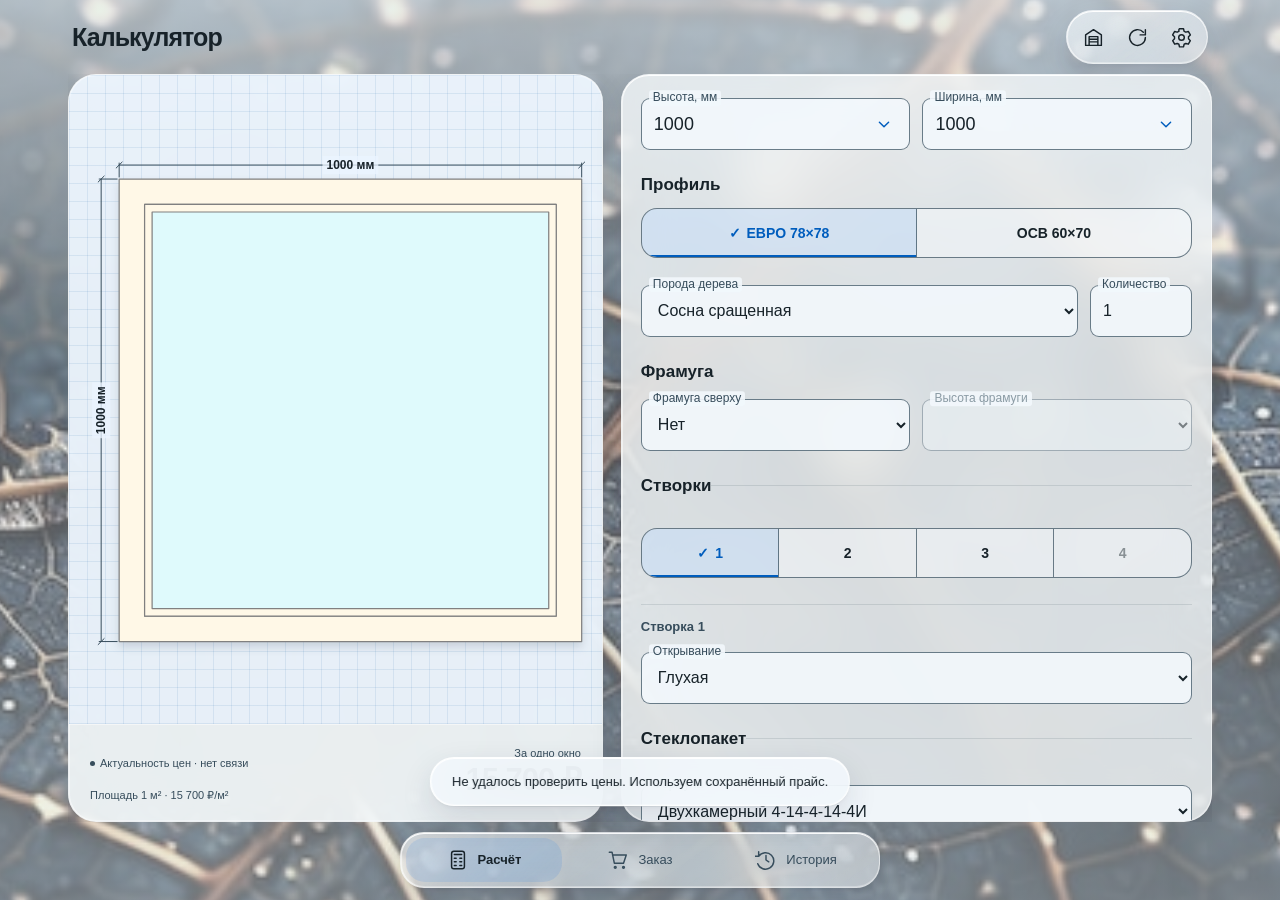
==== calculator.html @ b714c57e "Add files via upload" ====
<!doctype html>
<html lang="ru">
<head>
<meta charset="utf-8">
<meta name="viewport" content="width=device-width,initial-scale=1,viewport-fit=cover">
<meta name="color-scheme" content="light dark">
<meta name="apple-mobile-web-app-capable" content="yes">
<meta name="mobile-web-app-capable" content="yes">
<meta name="apple-mobile-web-app-status-bar-style" content="black-translucent">
<meta name="apple-mobile-web-app-title" content="Склад">
<meta name="theme-color" media="(prefers-color-scheme: dark)" content="#111a24">
<meta name="theme-color" media="(prefers-color-scheme: light)" content="#dce4e7">
<title>СВ Окна · Калькулятор</title>
<link rel="icon" type="image/png" href="img/favicon.png">
<link rel="apple-touch-icon" href="img/apple-touch-icon.png">
<link rel="manifest" href="manifest.webmanifest">
<link rel="stylesheet" href="css/app.css?v=46">
<link rel="stylesheet" href="css/calculator.css?v=1">
<script src="js/theme.js?v=45"></script>
<script src="https://telegram.org/js/telegram-web-app.js"></script>
</head>
<body class="calculator-page">
<div class="scene" aria-hidden="true"><div class="scene-photo"></div><div class="scene-tint"></div></div>
<svg class="icon-library" xmlns="http://www.w3.org/2000/svg" aria-hidden="true"><defs>
<symbol id="icon-calc" viewBox="0 0 24 24"><rect x="5" y="2.5" width="14" height="19" rx="2.5"/><path d="M8 6h8M8 10h2m4 0h2M8 14h2m4 0h2M8 18h2m4 0h2"/></symbol>
<symbol id="icon-cart" viewBox="0 0 24 24"><path d="M2.5 3.5h3l2.5 12h10l3-9H6.2"/><circle cx="9" cy="20" r="1"/><circle cx="18" cy="20" r="1"/></symbol>
<symbol id="icon-history" viewBox="0 0 24 24"><path d="M4 8a9 9 0 1 1-1 8M4 3v5H0M12 7v5l3 2"/></symbol>
<symbol id="icon-settings" viewBox="0 0 24 24"><path d="m9 3 .7-1h4.6l.7 3 2 .9 2.8-.8 2.3 4-2.1 2.1v2.3l2.1 2.1-2.3 4-2.8-.8-2 .9-.7 3H9.7l-.7-3-2-.9-2.8.8-2.3-4L4 13.5v-2.3L1.9 9.1l2.3-4 2.8.8L9 5Z"/><circle cx="12" cy="12" r="3.2"/></symbol>
<symbol id="icon-close" viewBox="0 0 24 24"><path d="m6 6 12 12M6 18 18 6"/></symbol>
<symbol id="icon-document" viewBox="0 0 24 24"><path d="M14 3H6a2 2 0 0 0-2 2v14a2 2 0 0 0 2 2h12a2 2 0 0 0 2-2V9Zm0 0v6h6M8 13h8M8 17h5"/></symbol>
<symbol id="icon-image" viewBox="0 0 24 24"><rect x="3" y="3" width="18" height="18" rx="3"/><circle cx="8" cy="8" r="1.5"/><path d="m4 17 5-5 4 4 3-3 5 5"/></symbol>
<symbol id="icon-refresh" viewBox="0 0 24 24"><path d="M21 12a9 9 0 1 1-2.3-6M21 3v6h-6"/></symbol>
<symbol id="icon-warehouse" viewBox="0 0 24 24"><path d="m3 9 9-6 9 6v12H3ZM7 21V11h10v10M7 14h10M7 17h10"/></symbol>
</defs></svg>
<div class="app-shell">
<header class="appbar calculator-header">
  <div class="brand"><p class="eyebrow">СВ ОКНА</p><h1 id="title" class="brand-title">Калькулятор</h1></div>
  <div class="actions">
    <a href="index.html" class="icon-btn" aria-label="Вернуться на склад" title="На склад"><svg aria-hidden="true"><use href="#icon-warehouse"/></svg></a>
    <button id="refresh-prices" class="icon-btn" type="button" aria-label="Проверить актуальность цен" title="Проверить цены"><svg aria-hidden="true"><use href="#icon-refresh"/></svg></button>
    <button id="settings-toggle" class="icon-btn" type="button" aria-label="Настройки" title="Настройки"><svg aria-hidden="true"><use href="#icon-settings"/></svg></button>
  </div>
</header>
<main id="main-content">
<section id="calc" class="page" aria-label="Калькулятор">
<div id="svc" data-montage="1">
<div class="visual-panel">
  <div class="blueprint" aria-label="Эскиз окна с размерами">
    <div id="svc-draw"></div>
    <svg id="dimension-overlay" class="dimension-overlay" aria-hidden="true" focusable="false"></svg>
  </div>
  <div class="visual-summary">
    <div class="visual-metadata">
      <button id="price-banner" class="price-chip" aria-label="Прайс и обновление цен">Актуальность цен</button>
      <p id="svc-info" class="calculation-info"></p>
    </div>
    <div class="visual-price"><span>За одно окно</span><strong id="svc-one">—</strong></div>
  </div>
</div>
<div id="parameter-scroll" class="parameter-scroll" tabindex="-1">

<form id="calc-form" class="svc__form">
<fieldset class="basic-fields"><legend class="visually-hidden">Размеры окна</legend><div class="svc__row dimension-fields"><div class="dimension-combo"><label><span class="field-label">Высота, мм</span><input id="svc-h" type="number" inputmode="numeric" min="400" max="4200" step="1" value="1000" required></label><button type="button" class="dimension-toggle" data-dimension="svc-h" aria-label="Выбрать высоту из списка" aria-haspopup="dialog" aria-controls="dimension-picker" aria-expanded="false"><svg viewBox="0 0 24 24" aria-hidden="true"><path d="m7 10 5 5 5-5"/></svg></button></div><div class="dimension-combo"><label><span class="field-label">Ширина, мм</span><input id="svc-w" type="number" inputmode="numeric" min="400" max="4200" step="1" value="1000" required></label><button type="button" class="dimension-toggle" data-dimension="svc-w" aria-label="Выбрать ширину из списка" aria-haspopup="dialog" aria-controls="dimension-picker" aria-expanded="false"><svg viewBox="0 0 24 24" aria-hidden="true"><path d="m7 10 5 5 5-5"/></svg></button></div></div></fieldset>
<fieldset class="profile-fields"><legend>Профиль</legend><div id="svc-type" class="svc__seg" role="group" aria-label="Профиль окна"><button type="button" data-v="78">ЕВРО 78×78</button><button type="button" data-v="70">ОСВ 60×70</button></div></fieldset>
<div class="material-row"><label>Порода дерева<select id="svc-material"></select></label><label class="quantity">Количество<input id="svc-q" type="number" inputmode="numeric" min="1" max="99" step="1" value="1" required></label></div>
<div class="configuration-sections"><div class="details-content">
<fieldset><legend>Створки</legend><div id="svc-cfg" class="svc__seg" role="group" aria-label="Количество створок"><button type="button" data-v="1">1</button><button type="button" data-v="2">2</button><button type="button" data-v="3">3</button><button type="button" data-v="4">4</button></div><div id="svc-sashes"></div></fieldset>
<fieldset><legend>Стеклопакет</legend><label>Формула<select id="svc-glass"></select></label><div class="svc__row"><label>Стекло снаружи<select id="svc-gout"></select></label><label>Стекло внутри<select id="svc-gin"></select></label></div></fieldset>
<fieldset><legend>Отделка</legend><div class="svc__row"><label>Цвет внутри<select id="svc-cin"></select></label><label>Цвет снаружи<select id="svc-cout"></select></label></div><label>Цвет ручек<select id="svc-handle"></select></label></fieldset>
</div></div>
</form>
<div class="parameter-summary"><span id="svc-total"></span></div>
<div id="svc-warn" role="status"></div>
<div class="parameter-actions">
  <button id="add" class="primary full"><span>Добавить в заказ</span></button>
  <button id="cancel-edit" class="text-button full" hidden>Отменить редактирование</button>
</div>
</div>
</div>
</section>
<section id="order" class="page" hidden aria-label="Заказ">
<section class="proposal-settings" aria-label="Коммерческое предложение">
  <label>Номер КП<input id="proposal-suffix" type="text" inputmode="text" maxlength="24" autocomplete="off" aria-describedby="proposal-number-hint"></label>
  <output id="proposal-number-preview" class="proposal-number-preview" aria-label="Полный номер коммерческого предложения" aria-live="polite"></output>
  <p id="proposal-number-hint" class="field-help">Префикс — в настройках, дата подставляется автоматически. В поле укажите номер после даты.</p>
</section>
<div class="section-heading"><h2>Изделия</h2><button data-go="calc" class="text-button">Добавить окно</button></div><div id="items" class="items-list"></div>
<p id="order-price-note" class="status-note" hidden></p><button id="reprice" class="outline full" hidden>Пересчитать по актуальным ценам</button>
<details class="configuration customer-details"><summary>Заказчик и доставка<span class="chevron" aria-hidden="true"></span></summary><div class="details-content"><label>Имя или компания<input id="customer" type="text" autocomplete="name" maxlength="120"></label><label>Телефон<input id="contact" type="tel" autocomplete="tel" maxlength="120" placeholder="+7 (495) 798-48-28"></label><label>Адрес доставки<input id="address" type="text" autocomplete="street-address" maxlength="200"></label><label>Комментарий<textarea id="notes" rows="3" maxlength="1000"></textarea></label></div></details>
<section class="estimate"><h2>Смета</h2><div class="svc__row cost-fields"><label>Доставка, ₽<input id="delivery" type="number" inputmode="numeric" min="0" max="99999999" value="0"></label><div class="discount-combo"><label>Скидка на окна, %<input id="discount" type="number" inputmode="decimal" min="-9999.9" max="100" step="0.1" value="0" aria-describedby="discount-help"></label><button id="discount-sign" type="button" class="discount-sign" aria-label="Сменить знак скидки">±</button></div></div><p id="discount-help" class="field-help discount-help">Минус — наценка. Кнопка ± меняет знак.</p><div id="summary"></div><div class="grand"><span>Итого</span><strong id="grand">0 ₽</strong></div><button id="save" class="primary full">Сохранить заказ</button><div class="export-actions"><button id="png" class="outline full"><svg><use href="#icon-image"/></svg>Сохранить PNG</button></div></section>
</section>
<section id="history" class="page" hidden aria-label="История"><div class="section-heading"><h2>Сохранённые заказы</h2><button id="new-order" class="text-button">Новый</button></div><div id="archive"></div></section>
</main>
<nav class="bottom-nav" aria-label="Разделы"><button data-view="calc" aria-current="page"><span class="nav-icon"><svg><use href="#icon-calc"/></svg></span><span>Расчёт</span></button><button data-view="order"><span class="nav-icon"><svg><use href="#icon-cart"/></svg><span id="count" class="count" hidden>0</span></span><span>Заказ</span></button><button data-view="history"><span class="nav-icon"><svg><use href="#icon-history"/></svg></span><span>История</span></button></nav>
</div>
<dialog id="settings" aria-labelledby="settings-title"><div class="dialog-heading"><h2 id="settings-title">Настройки</h2><button id="settings-close" class="icon-button" aria-label="Закрыть настройки"><svg><use href="#icon-close"/></svg></button></div><select id="theme" hidden aria-hidden="true" tabindex="-1"><option value="system">Как в системе</option></select><section class="business-settings" aria-labelledby="business-settings-title">
<h3 id="business-settings-title">Компания и документы</h3>
<label>Название компании<input id="company-name" type="text" maxlength="120" autocomplete="organization"></label>
<label>Адрес компании<textarea id="company-address" rows="2" maxlength="240" autocomplete="street-address"></textarea></label>
<label>Телефон компании<input id="company-phone" type="tel" maxlength="80" autocomplete="tel" placeholder="+7 (495) 798-48-28"></label>
<label>Телефон мессенджеров<input id="messenger-phone" type="tel" maxlength="80" autocomplete="tel" placeholder="+7 (495) 798-48-28" aria-describedby="messenger-phone-hint"></label>
<p id="messenger-phone-hint" class="field-help messenger-help">Отдельный номер для WhatsApp, Telegram и MAX. Он появится в шапке КП.</p>
<label>Префикс номера КП<input id="proposal-prefix" type="text" maxlength="12" value="ВВ" autocomplete="off" aria-describedby="proposal-prefix-hint"></label><p id="proposal-prefix-hint" class="field-help">Префикс применяется к новым коммерческим предложениям.</p>
<div class="checkbox-field"><input id="show-logo" type="checkbox" checked><label for="show-logo">Показывать логотип в КП</label></div>
<p class="field-help">Реквизиты компании и логотип используются при сохранении сметы в PNG.</p>
</section><section class="price-settings"><h3 id="price-status">Актуальность цен</h3><p id="price-time">Для проверки актуальности цен нужен интернет.</p><button id="check-prices" class="primary full">Проверить цены</button></section></dialog>
<dialog id="dimension-picker" class="dimension-picker" aria-labelledby="dimension-picker-title" aria-describedby="dimension-picker-note">
  <div class="dimension-picker-heading"><h2 id="dimension-picker-title">Размер окна, мм</h2><button id="dimension-picker-close" class="icon-button" type="button" aria-label="Закрыть список размеров"><svg aria-hidden="true"><use href="#icon-close"/></svg></button></div>
  <p id="dimension-picker-note" class="field-help">Значения с шагом 50 мм. Любой другой размер можно ввести в поле.</p>
  <div id="dimension-options" class="dimension-options" role="listbox" tabindex="0" aria-labelledby="dimension-picker-title"></div>
</dialog>
<div id="notice" role="status" hidden></div>
<script src="js/calculator/prices.js"></script>
<script src="js/calculator/price-data.js"></script>
<script src="js/calculator/colors.js"></script>
<script src="js/calculator/engine.js"></script>
<script src="js/calculator/ui.js"></script>
<script src="js/calculator/dimension-inputs.js"></script>
<script src="js/calculator/brand-assets.js"></script>
<script src="js/calculator/messenger-assets.js"></script>
<script src="js/calculator/proposal-drawing.js"></script>
<script src="js/calculator/vendor/html2canvas.min.js"></script>
<script src="js/calculator/export-png.js"></script>
<script src="js/calculator/browser-adapter.js"></script>
<script src="js/calculator/app.js"></script>
</body>
</html>
---- css/app.css ----
/* A single adaptive glass material. Safari and Home Screen web apps. */
:root {
 color-scheme:light; --font:-apple-system,BlinkMacSystemFont,'Helvetica Neue',Arial,sans-serif;
 --ink:#172229; --mute:#374d5c; --accent:#005dbd; --yes:#17633f; --no:#86434b; --base:#dce4e7;
 --glass:rgba(248,252,255,.46); --content:rgba(247,251,253,.77); --panel:rgba(242,248,252,.9);
 --edge:rgba(255,255,255,.87); --soft-edge:rgba(255,255,255,.48); --separator:rgba(41,65,81,.13); --active:rgba(0,106,231,.11);
 --shadow:0 12px 32px #1525371f,0 2px 5px #1525370a;
 --rim:inset 0 1px 0 #fffffff5,inset 1px 0 0 #ffffff80,inset 0 -1px 0 #ffffff4d;
 --photo-filter:saturate(.63) brightness(1.03);
 --wash:linear-gradient(180deg,rgba(225,235,242,.75),rgba(225,235,242,.35) 42%,rgba(218,229,237,.5));
 --safe-top:env(safe-area-inset-top,0px); --safe-bottom:env(safe-area-inset-bottom,0px); --viewport-gap:0px; --app-height:100vh; --spring:cubic-bezier(.2,.8,.2,1);
}
@supports(height:100dvh){:root{--app-height:100dvh}}
/* Installed iOS apps can report dvh shorter than the full display by the
   status-bar height. Use the full viewport only in installed mode. */
@media(display-mode:standalone){:root{--app-height:100vh}}
:root[data-display=standalone]{--app-height:100vh}
@supports(height:100lvh){
 @media(display-mode:standalone){:root{--app-height:100lvh}}
 :root[data-display=standalone]{--app-height:100lvh}
}
:root[data-scheme=dark] {
 color-scheme:dark; --ink:#f4f7fb; --mute:#bdc9d3; --accent:#8ec5ff; --yes:#96e4b8; --no:#f3acb7; --base:#111a24;
 --glass:rgba(64,77,94,.4); --content:rgba(25,36,50,.79); --panel:rgba(30,42,57,.94);
 --edge:rgba(239,248,255,.38); --soft-edge:rgba(239,248,255,.19); --separator:rgba(214,232,249,.13); --active:rgba(112,181,255,.16);
 --shadow:0 12px 32px #00050e42,0 2px 5px #00050e24;
 --rim:inset 0 1px 0 #ffffff52,inset 1px 0 0 #ffffff1a,inset 0 -1px 0 #ffffff0f;
 --photo-filter:saturate(.6) brightness(.67);
 --wash:linear-gradient(180deg,rgba(9,20,36,.68),rgba(9,20,36,.25) 45%,rgba(9,20,36,.6));
}
*{box-sizing:border-box;-webkit-tap-highlight-color:transparent}
html,body{height:var(--app-height);margin:0;overflow:hidden}
html{background:var(--base)}
body{display:flex;flex-direction:column;isolation:isolate;overscroll-behavior:none;font-family:var(--font);color:var(--ink);-webkit-font-smoothing:antialiased}
button{font:inherit;color:inherit;cursor:pointer;touch-action:manipulation;-webkit-user-select:none;user-select:none}
button:disabled{opacity:.45;cursor:default}
button:focus-visible{outline:3px solid var(--accent);outline-offset:3px}
.hidden{display:none!important}
.scene{position:fixed;top:0;right:0;left:0;height:var(--app-height);z-index:-1;overflow:hidden;pointer-events:none;background:var(--base)}
.scene-photo{position:absolute;inset:-10px;background:url('../img/bg_windows.jpg') center/cover no-repeat;filter:var(--photo-filter);transform:scale(1.025)}
.scene-tint{position:absolute;inset:0;background:var(--wash)}
.chrome{flex-shrink:0;padding-top:var(--safe-top)}
.appbar{display:flex;align-items:center;justify-content:space-between;gap:12px;padding:18px 22px 10px;max-width:760px;margin:auto}
.brand{min-width:0}.eyebrow{font-size:10px;font-weight:650;letter-spacing:.18em;margin:0 0 4px;color:var(--mute)}
.brand-title{font-size:30px;line-height:1.13;font-weight:750;letter-spacing:-.9px}
.sync{display:flex;align-items:center;gap:5px;font-size:11px;line-height:1.5;margin:5px 0 0;color:var(--mute)}
.sync::before{content:'';flex-shrink:0;width:5px;height:5px;border-radius:50%;background:currentColor;opacity:.65}
/* Floating controls have bright rims; the inventory is a quieter material. */
.actions,.info-btn,.category-picker svg{border:1px solid var(--soft-edge);background:linear-gradient(145deg,#ffffff47,#ffffff08 45%,#ffffff1a),var(--glass);-webkit-backdrop-filter:blur(22px) saturate(1.65);backdrop-filter:blur(22px) saturate(1.65);box-shadow:var(--rim),var(--shadow)}
.actions{display:flex;padding:4px;border-radius:30px;flex-shrink:0}
.icon-btn{display:grid;place-items:center;width:44px;height:44px;flex-shrink:0;border:0;border-radius:50%;background:transparent;font-size:28px;line-height:1;transition:background .2s,transform .22s var(--spring)}
.icon-btn svg{width:21px;height:21px;stroke-width:1.65}.icon-btn:active{transform:scale(.9);background:var(--active)}
.icon-btn.spin svg{animation:spin .85s linear infinite}@keyframes spin{to{transform:rotate(360deg)}}
.stage{flex:1;min-height:0;overflow:hidden;width:100%;max-width:760px;margin:auto}.stage-track{display:flex;height:100%}
.pane{flex:0 0 100%;width:100%;height:100%;padding:0 16px calc(24px + max(var(--safe-bottom),var(--viewport-gap)));scroll-padding-bottom:calc(24px + max(var(--safe-bottom),var(--viewport-gap)));overflow-y:auto;overflow-x:hidden;touch-action:pan-y;overscroll-behavior:contain;scrollbar-width:none}.pane::-webkit-scrollbar{display:none}
.cat-head{display:flex;align-items:center;gap:8px;padding:20px 6px 7px}
.cat-title{flex:1;min-width:0;font-size:28px;font-weight:700;letter-spacing:-.9px;line-height:1.15;margin:0;overflow-wrap:anywhere}
.category-picker{font:inherit;letter-spacing:inherit;line-height:inherit;text-align:left;border:0;background:none;padding:5px 0;min-height:44px}
.category-picker svg{display:inline-block;width:25px;height:25px;padding:4px;border-radius:50%;margin-left:7px;vertical-align:1px;stroke-width:2}
.info-btn{display:grid;place-items:center;width:44px;height:44px;flex-shrink:0;margin-left:auto;border-radius:50%;font:italic 21px Georgia,serif;transition:transform .2s var(--spring)}.info-btn:active{transform:scale(.9)}
.discount{color:var(--accent);font-size:12px;font-weight:650;background:var(--active);padding:6px 8px;border:1px solid var(--soft-edge);border-radius:10px;white-space:nowrap}
.cat-meta{font-size:12px;line-height:1.5;font-weight:500;color:var(--mute);margin:0 6px 17px}
.product-list{display:grid;overflow:hidden;border:1px solid var(--soft-edge);border-radius:28px;background:var(--content);-webkit-backdrop-filter:blur(24px) saturate(1.3);backdrop-filter:blur(24px) saturate(1.3);box-shadow:var(--rim),var(--shadow)}
.row{position:relative;display:flex;align-items:center;gap:12px;min-width:0;padding:17px 17px 14px}
.row+.row::before{content:'';position:absolute;top:0;left:17px;right:17px;height:1px;background:var(--separator)}
.row-main{flex:1;min-width:0}.row-name{margin:0;font-size:18px;line-height:1.26;font-weight:600;letter-spacing:-.45px;white-space:pre-wrap;overflow-wrap:anywhere}
.row-stock{display:inline-flex;align-items:center;gap:5px;font-size:12px;line-height:1.5;margin-top:7px;color:var(--yes)}
.row-stock::before{content:'';width:5px;height:5px;border-radius:50%;flex-shrink:0;background:currentColor}.row-stock.out{color:var(--no)}
.row-side{text-align:right;flex-shrink:0;align-self:flex-start}.row-price{font-size:20px;line-height:1.3;font-weight:650;font-variant-numeric:tabular-nums;white-space:nowrap;letter-spacing:-.7px}
.row-links{display:flex;justify-content:flex-end;gap:3px;margin:0 -7px -10px 0}
.market{display:inline-flex;align-items:center;justify-content:center;gap:2px;border:0;border-radius:12px;background:transparent;padding:8px 7px;min-width:44px;min-height:44px;font-size:12px;font-weight:550;color:var(--accent);transition:background .2s}.market svg{width:10px;height:10px}.market:active{background:var(--active)}
.delivery-row{padding:20px 18px}.delivery-row .row-name{font-size:16px;line-height:1.6;font-weight:450;letter-spacing:-.2px}
.banner{width:calc(100% - 32px);max-width:728px;flex-shrink:0;margin:8px auto 0;display:flex;align-items:center;gap:12px;border:1px solid var(--soft-edge);border-radius:20px;background:var(--panel);padding:6px 14px;font-size:12px;line-height:1.5;box-shadow:var(--rim)}
.banner span{flex:1}.banner button{border:0;border-radius:12px;background:transparent;min-height:44px;padding:4px;color:var(--accent);font-size:12px;font-weight:600}
.empty{padding:36px 20px;font-size:15px;line-height:1.6;text-align:center;color:var(--mute)}
.loading-state{padding:40px 22px;width:100%;overflow:auto;text-align:center}.loading-state h1{font-size:23px;letter-spacing:-.6px;font-weight:650}.loading-state p{font-size:14px;line-height:1.6;color:var(--mute)}
.loading-orbit{display:block;width:28px;height:28px;border:2px solid var(--soft-edge);border-top-color:var(--accent);border-radius:50%;animation:spin .8s linear infinite;margin:16px auto}
.skeleton{height:86px;background:var(--content);border:1px solid var(--soft-edge);border-radius:24px;margin:12px 0}
.offline-icon{display:grid;place-items:center;margin:auto;height:48px;width:48px;border:1px solid var(--edge);border-radius:50%;background:var(--glass);font-size:28px}
/* Sheets float above the Home indicator instead of touching the screen edge. */
.category-dialog{color:var(--ink);background:var(--panel);-webkit-backdrop-filter:blur(30px) saturate(1.4);backdrop-filter:blur(30px) saturate(1.4);border:1px solid var(--soft-edge);border-radius:32px;margin:auto auto max(12px,var(--safe-bottom));width:calc(100% - 20px);max-width:520px;max-height:calc(100dvh - var(--safe-top) - var(--safe-bottom) - 36px);padding:12px 12px 16px;box-shadow:var(--rim),0 24px 80px #0003;overscroll-behavior:contain;overflow-y:auto}
.category-dialog[open]{animation:sheet-in .38s var(--spring)}.category-dialog::backdrop{background:#09111e3d;-webkit-backdrop-filter:blur(4px);backdrop-filter:blur(4px)}
.sheet-handle{display:block;width:36px;height:5px;border-radius:5px;background:var(--mute);opacity:.3;margin:0 auto}
.sheet-header{display:flex;align-items:center;justify-content:space-between;gap:10px;margin:18px 8px 22px}.sheet-header h2{font-size:27px;line-height:1.2;letter-spacing:-.7px;font-weight:700;margin:0}.sheet-header .icon-btn{background:var(--active);color:var(--mute)}
.overline{font-size:10px;font-weight:600;letter-spacing:.14em;color:var(--mute);margin:0 0 6px}
.sections{display:grid;gap:5px}.chip{display:flex;align-items:center;gap:12px;min-height:68px;border:1px solid transparent;border-radius:21px;background:transparent;padding:13px;text-align:left;transition:background .2s,transform .2s var(--spring)}
.chip.is-on{background:var(--active);border-color:var(--soft-edge);box-shadow:inset 0 1px 0 var(--soft-edge)}.chip:active{background:var(--active);transform:scale(.98)}
.section-number{display:grid;place-items:center;font-size:12px;font-weight:600;font-variant-numeric:tabular-nums;color:var(--mute);width:34px;height:34px;background:var(--glass);border:1px solid var(--soft-edge);border-radius:11px;flex-shrink:0}
.section-copy{display:flex;flex-direction:column;flex:1;min-width:0;gap:4px;font-size:16px;font-weight:600;letter-spacing:-.3px;overflow-wrap:anywhere}.section-copy small{font-size:12px;font-weight:400;color:var(--mute);letter-spacing:0}.section-check{display:grid;place-items:center;width:23px;flex-shrink:0;color:var(--accent);font-weight:700}
.dlg{position:fixed;inset:0;z-index:20;display:grid;align-items:center;justify-items:center;padding:calc(20px + var(--safe-top)) 24px calc(20px + var(--safe-bottom))}
.dlg-scrim{position:absolute;inset:0;border:0;background:#09111e3d;-webkit-backdrop-filter:blur(4px);backdrop-filter:blur(4px)}
.dlg-card{position:relative;width:100%;max-width:410px;max-height:calc(100dvh - var(--safe-top) - var(--safe-bottom) - 48px);overflow-y:auto;border:1px solid var(--edge);border-radius:32px;padding:28px 24px 20px;background:var(--panel);-webkit-backdrop-filter:blur(30px) saturate(1.4);backdrop-filter:blur(30px) saturate(1.4);box-shadow:var(--rim),0 24px 80px #0003;transform-origin:center}
.dlg-title{font-size:24px;font-weight:700;line-height:1.25;letter-spacing:-.6px;margin:0 0 16px}.dlg-text{font-size:15px;line-height:1.65;white-space:pre-wrap;overflow-wrap:anywhere;margin:0 0 24px}
.dlg-ok{width:100%;min-height:48px;border:1px solid var(--soft-edge);border-radius:24px;background:var(--active);color:var(--accent);font-size:16px;font-weight:600}
.toast{position:fixed;z-index:30;left:50%;bottom:calc(24px + var(--safe-bottom));transform:translate(-50%,10px);max-width:calc(100% - 32px);width:max-content;padding:15px 22px;border-radius:28px;background:var(--panel);border:1px solid var(--edge);-webkit-backdrop-filter:blur(24px);backdrop-filter:blur(24px);color:var(--ink);box-shadow:var(--rim),var(--shadow);font-size:13px;text-align:center;opacity:0;pointer-events:none;transition:opacity .2s,transform .3s var(--spring)}.toast.show{opacity:1;transform:translate(-50%,0)}
.dlg:not(.hidden) .dlg-card{animation:info-in .28s var(--spring) both}.dlg:not(.hidden) .dlg-scrim{animation:fade-in .22s ease both}.dlg.is-closing .dlg-card{animation:info-out .18s ease both}.dlg.is-closing .dlg-scrim{animation:fade-out .18s ease both}
@keyframes sheet-in{from{transform:translateY(90px);opacity:0}to{transform:translateY(0);opacity:1}}
@keyframes info-in{from{opacity:0;transform:translateY(8px) scale(.94)}to{opacity:1;transform:translateY(0) scale(1)}}@keyframes info-out{to{opacity:0;transform:translateY(5px) scale(.96)}}@keyframes fade-in{from{opacity:0}to{opacity:1}}@keyframes fade-out{to{opacity:0}}
@media(max-width:359px){.appbar{padding-left:16px;padding-right:16px}.pane{padding-left:10px;padding-right:10px}.cat-head{gap:6px}.cat-title{font-size:24px}.row{padding-left:13px;padding-right:13px;gap:8px}.row-name{font-size:16px}.row-price{font-size:18px}}
@media(min-width:630px){.appbar{padding-top:28px;padding-bottom:18px}.pane{padding-left:22px;padding-right:22px}.cat-title{font-size:34px}.cat-head{padding-top:24px}.row{padding:20px 22px 17px}.row-name{font-size:21px}.row-price{font-size:23px}}
@media(prefers-reduced-motion:reduce){*,*::before,*::after{animation-duration:.01ms!important;transition-duration:.01ms!important;scroll-behavior:auto!important}}
@supports not ((backdrop-filter:blur(1px)) or (-webkit-backdrop-filter:blur(1px))){.product-list,.actions,.info-btn,.category-picker svg,.category-dialog,.dlg-card,.toast{background:var(--panel)}}
@media(prefers-reduced-transparency:reduce){:root{--glass:#edf3f8;--content:#f5f8fb;--panel:#f5f8fb}:root[data-scheme=dark]{--glass:#2b3849;--content:#1c293a;--panel:#1c293a}.actions,.info-btn,.category-picker svg,.product-list,.category-dialog,.dlg-card,.toast{-webkit-backdrop-filter:none;backdrop-filter:none}}
@media(prefers-contrast:more){:root{--mute:#283d4a;--content:rgba(247,251,253,.96);--soft-edge:#82929e}:root[data-scheme=dark]{--mute:#e4ebf4;--content:rgba(25,36,50,.97);--soft-edge:#8b9bad}}

.actions a.icon-btn{color:inherit;text-decoration:none}
---- css/calculator.css ----
/* Calculator uses the warehouse glass, photography and automatic appearance. */
:root {
  --muted:var(--mute);
  --surface:var(--panel);
  --line:var(--separator);
  --outline:color-mix(in srgb,var(--mute) 72%,transparent);
  --primary-ink:#fff;
  --blueprint:rgba(235,245,255,.76);
  --drawing-grid:rgba(65,125,181,.12);
  --nav-height:72px;
  --visual-height:clamp(190px,36vh,306px);
}

:root[data-scheme=dark] {
  --primary-ink:#10253b;
  --blueprint:rgba(22,39,58,.86);
  --drawing-grid:rgba(150,189,227,.12);
}

body.calculator-page {
  font-size:15px;
  line-height:1.4;
}

button,input,select,textarea {
  font:inherit;
  color:inherit;
}

button,a,input,select,textarea {
  touch-action:manipulation;
}

button {
  border:0;
  background:transparent;
  min-height:44px;
  padding:11px 16px;
  border-radius:14px;
  font-weight:600;
  line-height:1.3;
  transition:background .18s ease,box-shadow .18s ease;
}

button:active {
  background:var(--active);
}

button:disabled {
  opacity:.45;
  cursor:default;
}

a {
  color:inherit;
  text-decoration:none;
}

button:focus-visible,a:focus-visible,input:focus-visible,select:focus-visible,textarea:focus-visible,summary:focus-visible {
  outline:3px solid var(--accent);
  outline-offset:3px;
}

svg {
  width:24px;
  height:24px;
  fill:none;
  stroke:currentColor;
  stroke-width:1.6;
  stroke-linecap:round;
  stroke-linejoin:round;
  flex:none;
}

[hidden] {
  display:none!important;
}

.icon-library {
  position:absolute;
  width:0;
  height:0;
  overflow:hidden;
}

.visually-hidden {
  position:absolute;
  width:1px;
  height:1px;
  margin:-1px;
  padding:0;
  overflow:hidden;
  clip-path:inset(50%);
  white-space:nowrap;
  border:0;
}

h1,h2,h3,p {
  margin:0;
}

h2 {
  font-size:23px;
  font-weight:700;
  letter-spacing:-.5px;
  line-height:1.2;
}

h3 {
  font-size:16px;
  font-weight:650;
  line-height:1.3;
}

.full {
  width:100%;
}

.primary {
  background:var(--accent);
  color:var(--primary-ink);
}

.primary:active {
  box-shadow:inset 0 0 0 60px #ffffff20;
  background:var(--accent);
}

.outline {
  border:1px solid var(--outline);
  background:var(--glass);
}

.text-button {
  color:var(--accent);
  font-size:13px;
  padding:10px 11px;
}

.icon-button {
  display:grid;
  place-items:center;
  width:44px;
  height:44px;
  padding:10px;
  border-radius:50%;
}

.app-shell {
  flex:1;
  display:grid;
  grid-template-rows:auto minmax(0,1fr) auto;
  width:100%;
  max-width:1180px;
  height:100%;
  min-height:0;
  margin:auto;
  padding:var(--safe-top) 18px max(12px,var(--safe-bottom),var(--viewport-gap));
  gap:15px;
}

.calculator-header.appbar {
  width:100%;
  max-width:none;
  padding:19px 4px 0;
  gap:12px;
}

.calculator-header .brand-title {
  font-size:30px;
  line-height:1.15;
  margin:0;
}

.calculator-header .eyebrow {
  margin-bottom:4px;
}

.calculator-header .icon-btn {
  padding:10px;
  min-height:44px;
  width:44px;
  height:44px;
}

.calculator-header .actions {
  padding:4px;
}

.calculator-header .icon-btn svg {
  width:21px;
  height:21px;
}

.calculator-header .icon-btn.spin svg {
  animation:spin .85s linear infinite;
}

#main-content {
  min-height:0;
  overflow:auto;
  overscroll-behavior:contain;
  scrollbar-width:thin;
  scroll-padding:18px;
}

#main-content:has(#calc:not([hidden])) {
  overflow:hidden;
}

#calc {
  height:100%;
  padding:0;
}

#svc {
  display:grid;
  grid-template-columns:minmax(0,.95fr) minmax(0,1.05fr);
  gap:18px;
  height:100%;
  min-height:0;
}

.visual-panel,.parameter-scroll {
  border:1px solid var(--soft-edge);
  border-radius:28px;
  background:var(--content);
  -webkit-backdrop-filter:blur(24px) saturate(1.3);
  backdrop-filter:blur(24px) saturate(1.3);
  box-shadow:var(--rim),var(--shadow);
}

.visual-panel {
  display:flex;
  flex-direction:column;
  min-width:0;
  min-height:0;
  overflow:hidden;
}

.blueprint {
  position:relative;
  flex:1;
  min-height:0;
  overflow:hidden;
  padding:0;
  margin:0;
  background-color:var(--blueprint);
  background-image:linear-gradient(var(--drawing-grid) 1px,transparent 1px),linear-gradient(90deg,var(--drawing-grid) 1px,transparent 1px);
  background-size:18px 18px;
}

#svc-draw {
  position:absolute;
  inset:34px 14px 12px 44px;
  display:block;
  min-width:0;
  min-height:0;
  width:auto;
  height:auto;
  padding:0;
}

#svc-draw>svg {
  display:block;
  width:100%;
  height:100%;
  max-width:100%;
  max-height:100%;
  filter:drop-shadow(0 5px 4px #17233824);
}

.dimension-overlay {
  position:absolute;
  inset:0;
  z-index:1;
  width:100%;
  height:100%;
  overflow:hidden;
  color:var(--ink);
  pointer-events:none;
}

.dimension-overlay line,.dimension-overlay path {
  fill:none;
  stroke:var(--muted);
  stroke-width:1;
}

.dimension-overlay text {
  fill:var(--ink);
  stroke:none;
  font-family:var(--font);
  font-size:12px;
  font-weight:650;
}

.dimension-overlay rect {
  fill:var(--blueprint);
  stroke:none;
}

.visual-summary {
  flex:none;
  display:flex;
  align-items:center;
  justify-content:space-between;
  gap:12px;
  padding:17px 21px 18px;
  border-top:1px solid var(--soft-edge);
  background:var(--glass);
}

.visual-metadata {
  min-width:0;
}

.price-chip {
  display:block;
  width:auto;
  max-width:100%;
  min-height:44px;
  padding:2px 0;
  text-align:left;
  color:var(--muted);
  font-size:11px;
  font-weight:500;
}

.price-chip::before {
  content:"";
  display:inline-block;
  width:5px;
  height:5px;
  border-radius:50%;
  background:currentColor;
  margin-right:5px;
  vertical-align:1px;
}

.calculation-info {
  font-size:11px;
  line-height:1.4;
  color:var(--muted);
  margin-top:2px;
}

.visual-price {
  flex:none;
  text-align:right;
}

.visual-price>span {
  display:block;
  font-size:11px;
  color:var(--muted);
}

#svc-one {
  display:block;
  font-size:31px;
  line-height:1.2;
  font-weight:750;
  letter-spacing:-1px;
  white-space:nowrap;
}

.parameter-scroll {
  min-height:0;
  overflow:auto;
  overscroll-behavior-y:contain;
  scrollbar-width:thin;
  scroll-padding:20px;
  padding:23px 22px 25px;
}

.svc__form {
  display:grid;
  gap:23px;
}

fieldset {
  display:grid;
  gap:13px;
  min-width:0;
  margin:0;
  padding:0;
  border:0;
}

legend {
  font-size:17px;
  font-weight:650;
  padding:0;
  margin-bottom:11px;
}

label {
  display:grid;
  gap:6px;
  font-size:12px;
  color:var(--muted);
  min-width:0;
  font-weight:500;
}

input,select,textarea {
  border:1px solid var(--outline);
  border-radius:9px;
  width:100%;
  min-height:52px;
  background:var(--panel);
  padding:13px 12px;
  color:var(--ink);
  font-size:16px;
  line-height:24px;
}

select {
  padding-right:26px;
  text-overflow:ellipsis;
}

textarea {
  resize:vertical;
}

input:disabled,select:disabled {
  opacity:.5;
}

input[type=number] {
  appearance:textfield;
}

.svc__row {
  display:grid;
  grid-template-columns:repeat(2,minmax(0,1fr));
  gap:12px;
}

.svc__seg {
  display:flex;
  border:1px solid var(--outline);
  border-radius:16px;
  overflow:hidden;
  background:var(--glass);
}

.svc__seg button {
  flex:1;
  min-width:0;
  min-height:48px;
  padding:11px 8px;
  border-radius:0;
  border-right:1px solid var(--outline);
  font-size:14px;
  white-space:nowrap;
}

.svc__seg button:last-child {
  border-right:0;
}

.svc__seg button[aria-pressed=true] {
  background:var(--active);
  color:var(--accent);
  box-shadow:inset 0 -2px var(--accent);
}

.svc__seg button[aria-pressed=true]::before {
  content:"✓";
  margin-right:6px;
}

.material-row {
  display:grid;
  grid-template-columns:minmax(0,1fr) 102px;
  gap:12px;
}

.configuration-sections>.details-content {
  display:grid;
  gap:23px;
}

.configuration-sections fieldset+fieldset {
  padding-top:20px;
  border-top:1px solid var(--separator);
}

.svc__sashbox {
  display:grid;
  grid-template-columns:repeat(2,minmax(0,1fr));
  gap:11px;
  margin-top:13px;
  padding-top:13px;
  border-top:1px solid var(--separator);
}

.svc__sashbox b {
  grid-column:1/-1;
  font-size:13px;
  font-weight:600;
  color:var(--muted);
}

.svc__sashbox>label:first-of-type {
  grid-column:1/-1;
}

#svc-mnt {
  padding-top:20px;
  border-top:1px solid var(--separator);
}

.parameter-summary {
  font-size:14px;
  font-weight:600;
}

.parameter-summary>span:not(:empty) {
  display:block;
  padding:16px 0 4px;
}

.svc__mnt {
  display:grid;
  gap:5px;
  padding:13px;
  margin-top:15px;
  background:var(--active);
  border-radius:12px;
  font-size:13px;
  color:var(--muted);
}

.svc__mnt b {
  color:var(--ink);
  font-size:14px;
}

.svc__mnt small {
  font-size:11px;
  line-height:1.5;
  font-weight:400;
}

.svc__warn {
  padding:11px 13px;
  margin-top:13px;
  border:1px solid color-mix(in srgb,var(--no) 28%,transparent);
  background:color-mix(in srgb,var(--panel) 88%,var(--no));
  color:var(--ink);
  border-radius:12px;
  font-size:13px;
}

.parameter-actions {
  display:grid;
  gap:5px;
  margin-top:23px;
}

.parameter-actions .primary {
  min-height:52px;
  font-size:16px;
  border-radius:19px;
}

.bottom-nav {
  display:grid;
  grid-template-columns:repeat(3,minmax(0,1fr));
  width:min(100%,480px);
  justify-self:center;
  padding:5px;
  border:1px solid var(--soft-edge);
  border-radius:24px;
  background:linear-gradient(145deg,#ffffff47,#ffffff08 45%,#ffffff1a),var(--glass);
  -webkit-backdrop-filter:blur(22px) saturate(1.65);
  backdrop-filter:blur(22px) saturate(1.65);
  box-shadow:var(--rim),var(--shadow);
}

.bottom-nav button {
  display:flex;
  flex-direction:row;
  align-items:center;
  justify-content:center;
  gap:9px;
  min-height:47px;
  padding:8px 12px;
  border-radius:19px;
  font-size:13px;
  color:var(--muted);
  font-weight:500;
}

.bottom-nav button[aria-current] {
  background:var(--active);
  color:var(--ink);
  font-weight:650;
}

.nav-icon {
  display:grid;
  place-items:center;
  position:relative;
}

.nav-icon svg {
  width:22px;
  height:22px;
}

.count {
  position:absolute;
  left:calc(50% + 5px);
  top:-7px;
  min-width:17px;
  height:17px;
  padding:0 3px;
  border-radius:10px;
  border:2px solid var(--panel);
  background:var(--accent);
  color:var(--primary-ink);
  font-size:10px;
  line-height:13px;
  text-align:center;
  white-space:nowrap;
}

.page:not(#calc) {
  max-width:900px;
  margin:0 auto;
  padding:2px 3px 20px;
}

.section-heading {
  display:flex;
  align-items:center;
  justify-content:space-between;
  gap:12px;
  margin:4px 2px 13px;
}

.section-heading h2 {
  font-size:24px;
}

.proposal-settings,.estimate,.configuration.customer-details,.archive-entry,.entry {
  border:1px solid var(--soft-edge);
  border-radius:24px;
  background:var(--content);
  -webkit-backdrop-filter:blur(24px) saturate(1.3);
  backdrop-filter:blur(24px) saturate(1.3);
  box-shadow:var(--rim),var(--shadow);
}

.proposal-settings {
  display:grid;
  gap:6px;
  padding:21px;
  margin-bottom:23px;
}

.proposal-number-preview {
  display:block;
  min-height:20px;
  margin-top:4px;
  font-size:14px;
  font-weight:600;
  overflow-wrap:anywhere;
}

.proposal-number-preview:empty {
  display:none;
}

.field-help {
  color:var(--muted);
  font-size:12px;
  line-height:1.5;
}

.items-list {
  display:grid;
  gap:13px;
}

.entry {
  display:grid;
  grid-template-columns:94px minmax(0,1fr);
  gap:7px 17px;
  padding:17px;
}

.thumb {
  display:grid;
  place-items:center;
  grid-row:1/3;
  min-height:100px;
  background:var(--blueprint);
  border-radius:12px;
  padding:9px;
}

.thumb svg {
  width:100%;
  height:auto;
  max-height:110px;
  stroke:none;
}

.item-copy h3 {
  font-size:18px;
  line-height:1.3;
}

.item-copy p {
  font-size:14px;
  color:var(--muted);
  margin-top:3px;
}

.item-copy>strong {
  display:block;
  font-size:23px;
  font-weight:650;
  letter-spacing:-.5px;
  line-height:1.2;
  margin-top:6px;
}

.item-copy>small {
  display:block;
  font-size:12px;
  color:var(--muted);
  line-height:1.5;
  margin-top:3px;
}

.item-actions {
  grid-column:2;
  display:flex;
  gap:8px;
  flex-wrap:wrap;
}

.item-actions button {
  min-height:44px;
  border-radius:10px;
  padding:8px 10px;
  color:var(--accent);
  font-size:13px;
  margin-left:-10px;
}

.status-note {
  font-size:12px;
  line-height:1.5;
  color:var(--muted);
  margin:13px 3px;
}

.status-note+.outline {
  font-size:13px;
  margin-bottom:12px;
}

.customer-details {
  margin:21px 0;
}

.configuration summary {
  display:flex;
  align-items:center;
  justify-content:space-between;
  list-style:none;
  cursor:pointer;
  padding:18px 21px;
  min-height:56px;
  font-size:16px;
  font-weight:600;
}

.configuration summary::-webkit-details-marker {
  display:none;
}

.chevron {
  width:8px;
  height:8px;
  border-right:1.7px solid currentColor;
  border-bottom:1.7px solid currentColor;
  transform:rotate(45deg);
  margin:0 2px 4px 12px;
}

.configuration[open] .chevron {
  transform:rotate(225deg);
  margin-bottom:-4px;
}

.customer-details .details-content {
  padding:3px 21px 21px;
  display:grid;
  gap:18px;
}

.estimate {
  padding:23px;
}

.estimate h2 {
  margin-bottom:21px;
}

.cost-fields {
  margin-bottom:17px;
}

.summary-row {
  display:flex;
  align-items:baseline;
  justify-content:space-between;
  gap:12px;
  padding:7px 1px;
  color:var(--muted);
  font-size:15px;
}

.summary-row strong {
  color:var(--ink);
  font-weight:550;
  white-space:nowrap;
}

.grand {
  display:flex;
  align-items:baseline;
  justify-content:space-between;
  gap:12px;
  padding:16px 1px 20px;
  margin-top:8px;
  border-top:1px solid var(--outline);
  font-size:20px;
  font-weight:650;
}

.grand strong {
  font-size:29px;
  letter-spacing:-.6px;
  white-space:nowrap;
}

.estimate>.primary {
  min-height:52px;
  font-size:16px;
  border-radius:19px;
}

.export-actions {
  display:grid;
  margin-top:12px;
}

.export-actions button {
  display:flex;
  align-items:center;
  justify-content:center;
  gap:9px;
  min-height:50px;
  font-size:14px;
  border-radius:18px;
}

.export-actions svg {
  width:21px;
  height:21px;
}

.archive-entry {
  display:grid;
  grid-template-columns:minmax(0,1fr) auto;
  gap:5px 12px;
  padding:19px;
  margin-bottom:14px;
}

.archive-entry h3 {
  grid-column:1/-1;
  overflow-wrap:anywhere;
}

.archive-entry p {
  font-size:12px;
  color:var(--muted);
  align-self:center;
}

.archive-entry>strong {
  font-size:20px;
}

.archive-actions {
  display:flex;
  gap:10px;
  grid-column:1/-1;
  margin-top:9px;
}

.archive-actions button {
  flex:1;
  border:1px solid var(--outline);
  font-size:13px;
}

.empty {
  padding:30px 17px;
  border:1px dashed var(--outline);
  border-radius:22px;
  background:var(--glass);
  text-align:center;
}

.empty h3 {
  font-size:19px;
}

.empty p {
  font-size:14px;
  line-height:1.5;
  color:var(--muted);
  margin-top:9px;
}

.empty button {
  color:var(--accent);
  border:1px solid var(--outline);
  margin-top:14px;
}

.outlined-field {
  --field-label-bg:var(--panel);
  position:relative;
  display:block;
  min-width:0;
  margin-top:4px;
  color:var(--muted);
}

.outlined-field>input,.outlined-field>select,.outlined-field>textarea {
  display:block;
  width:100%;
  min-height:52px;
  margin:0;
  padding:13px 12px;
  border:1px solid var(--outline);
  border-radius:9px;
  background:var(--panel);
  color:var(--ink);
  font-size:16px;
  line-height:24px;
}

.outlined-field>select {
  padding-right:26px;
  text-overflow:ellipsis;
}

.outlined-field>textarea {
  min-height:104px;
}

.outlined-field>.field-label {
  position:absolute;
  z-index:1;
  left:12px;
  top:26px;
  max-width:calc(100% - 24px);
  padding:0;
  transform:translateY(-50%);
  color:var(--muted);
  font-size:16px;
  font-weight:400;
  line-height:1.3;
  white-space:nowrap;
  overflow:hidden;
  text-overflow:ellipsis;
  pointer-events:none;
  transition:top .15s,font-size .15s;
}

.outlined-field.is-floating>.field-label,.outlined-field:focus-within>.field-label {
  top:0;
  left:8px;
  max-width:calc(100% - 16px);
  padding:0 4px;
  background:var(--field-label-bg);
  font-size:12px;
  font-weight:500;
  border-radius:3px;
}

.outlined-field:focus-within>input,.outlined-field:focus-within>select,.outlined-field:focus-within>textarea {
  border:2px solid var(--accent);
  padding:12px 11px;
  outline:none;
}

.outlined-field:focus-within>select {
  padding-right:25px;
}

.outlined-field:focus-within>.field-label {
  color:var(--accent);
}

.outlined-field:has(:disabled)>.field-label {
  color:color-mix(in srgb,var(--muted) 55%,var(--field-label-bg));
}

.outlined-field>input::placeholder {
  color:transparent;
}

.outlined-field.is-floating>input::placeholder,.outlined-field:focus-within>input::placeholder {
  color:var(--muted);
  opacity:1;
}

.dimension-fields .outlined-field>input {
  font-size:18px;
}

.dimension-combo,.discount-combo {
  position:relative;
  min-width:0;
  margin-top:4px;
}

.dimension-combo .outlined-field,.discount-combo .outlined-field {
  margin-top:0;
}

.dimension-combo .outlined-field>input,.discount-combo .outlined-field>input {
  padding-right:52px;
}

.dimension-toggle,.discount-sign {
  position:absolute;
  top:2px;
  right:2px;
  z-index:1;
  display:grid;
  place-items:center;
  width:48px;
  height:48px;
  padding:0;
  border-radius:7px;
  color:var(--accent);
}

.dimension-toggle svg {
  width:22px;
  height:22px;
}

.discount-sign {
  font-size:23px;
  font-weight:500;
}

.dimension-toggle[aria-expanded=true] {
  background:var(--active);
}

.discount-help {
  margin:-8px 1px 16px;
}

dialog {
  color:var(--ink);
  background:var(--panel);
  border:1px solid var(--soft-edge);
  border-radius:30px;
  padding:19px 23px 24px;
  width:calc(100% - 24px);
  max-width:500px;
  max-height:calc(var(--app-height) - var(--safe-top) - var(--safe-bottom) - 32px);
  overflow:auto;
  overscroll-behavior:contain;
  -webkit-backdrop-filter:blur(30px) saturate(1.4);
  backdrop-filter:blur(30px) saturate(1.4);
  box-shadow:var(--rim),0 24px 80px #0003;
}

dialog::backdrop {
  background:#09111e3d;
  -webkit-backdrop-filter:blur(4px);
  backdrop-filter:blur(4px);
}

.dialog-heading {
  display:flex;
  align-items:center;
  justify-content:space-between;
  gap:12px;
  margin-bottom:21px;
}

.dialog-heading h2 {
  font-size:25px;
}

.dialog-heading .icon-button {
  margin-right:-8px;
}

.business-settings {
  display:grid;
  gap:19px;
}

.business-settings h3 {
  margin-bottom:1px;
  font-size:17px;
}

.business-settings textarea {
  min-height:82px;
}

.business-settings .messenger-help {
  margin-top:-10px;
}

.checkbox-field {
  display:flex;
  align-items:center;
  gap:12px;
  min-height:48px;
}

.checkbox-field input[type=checkbox] {
  flex:none;
  width:22px;
  height:22px;
  min-height:22px;
  margin:0;
  padding:0;
  accent-color:var(--accent);
}

.checkbox-field label {
  flex:1;
  display:flex;
  align-items:center;
  min-height:48px;
  color:var(--ink);
  font-size:14px;
  font-weight:500;
  cursor:pointer;
}

.price-settings {
  margin-top:24px;
  padding-top:20px;
  border-top:1px solid var(--separator);
}

.price-settings h3 {
  font-size:17px;
}

.price-settings p {
  font-size:13px;
  color:var(--muted);
  line-height:1.5;
  margin-top:8px;
}

.price-settings button {
  margin-top:16px;
}

.dimension-picker {
  position:fixed;
  top:auto;
  bottom:max(12px,var(--safe-bottom));
  left:50%;
  right:auto;
  transform:translateX(-50%);
  width:calc(100% - 24px);
  height:min(70vh,600px);
  max-height:calc(var(--app-height) - var(--safe-top) - var(--safe-bottom) - 28px);
  max-width:500px;
  margin:0;
  padding:14px 15px 12px;
  overflow:hidden;
  border-radius:30px;
}

.dimension-picker[open] {
  display:flex;
  flex-direction:column;
}

.dimension-picker-heading {
  display:flex;
  align-items:center;
  justify-content:space-between;
  gap:12px;
  flex:none;
}

.dimension-picker-heading h2 {
  font-size:21px;
}

.dimension-picker-heading .icon-button {
  margin-right:-5px;
}

.dimension-picker>.field-help {
  flex:none;
  margin:3px 4px 12px;
}

.dimension-options {
  flex:1;
  min-height:0;
  overflow:auto;
  overscroll-behavior-y:contain;
  padding:4px;
  border-top:1px solid var(--separator);
  scrollbar-width:thin;
}

.dimension-options:focus-visible {
  outline:2px solid var(--outline);
  outline-offset:-2px;
  border-radius:9px;
}

.dimension-option {
  display:flex;
  align-items:center;
  justify-content:space-between;
  gap:12px;
  width:100%;
  min-height:48px;
  padding:12px 16px;
  border-radius:11px;
  font-size:16px;
  font-weight:500;
  text-align:left;
  font-variant-numeric:tabular-nums;
}

.dimension-option.is-active {
  background:var(--glass);
}

.dimension-option[aria-selected=true] {
  background:var(--active);
  color:var(--accent);
}

.dimension-option svg {
  visibility:hidden;
  width:21px;
  height:21px;
}

.dimension-option[aria-selected=true] svg {
  visibility:visible;
}

#notice {
  position:fixed;
  z-index:50;
  left:50%;
  bottom:calc(94px + var(--safe-bottom));
  transform:translateX(-50%);
  width:max-content;
  max-width:calc(100% - 32px);
  padding:14px 21px;
  border:1px solid var(--edge);
  border-radius:24px;
  background:var(--panel);
  -webkit-backdrop-filter:blur(24px);
  backdrop-filter:blur(24px);
  box-shadow:var(--rim),var(--shadow);
  color:var(--ink);
  font-size:13px;
  line-height:1.5;
  text-align:center;
  pointer-events:none;
}

@media(max-width:760px) {
  .app-shell {
    padding:var(--safe-top) 12px max(10px,var(--safe-bottom),var(--viewport-gap));
    gap:11px;
  }
  .calculator-header.appbar {
    padding:13px 3px 0;
  }
  .calculator-header .brand-title {
    font-size:27px;
  }
  .calculator-header .eyebrow {
    font-size:9px;
    margin-bottom:3px;
  }
  .calculator-header .actions {
    padding:3px;
  }
  .calculator-header .icon-btn {
    width:44px;
    height:44px;
  }
  .bottom-nav {
    width:100%;
    max-width:500px;
    padding:4px;
    border-radius:23px;
  }
  .bottom-nav button {
    gap:7px;
    min-height:47px;
    font-size:12px;
    padding:8px 7px;
  }
  #svc {
    grid-template-columns:minmax(0,1fr);
    grid-template-rows:var(--visual-height) minmax(0,1fr);
    gap:12px;
  }
  .visual-panel,.parameter-scroll {
    border-radius:23px;
  }
  .visual-summary {
    min-height:62px;
    padding:8px 14px 10px;
  }
  .price-chip,.calculation-info {
    font-size:10px;
  }
  .price-chip {
    min-height:44px;
  }
  .visual-price>span {
    font-size:10px;
  }
  #svc-one {
    font-size:26px;
  }
  .parameter-scroll {
    padding:20px 17px 22px;
    scroll-padding:18px;
  }
  .svc__form {
    gap:20px;
  }
  .page:not(#calc) {
    padding:1px 0 14px;
  }
  .entry {
    grid-template-columns:80px minmax(0,1fr);
    padding:14px;
    gap:6px 13px;
  }
  .item-copy h3 {
    font-size:17px;
  }
  .item-copy>strong {
    font-size:22px;
  }
  .item-copy>small {
    font-size:11px;
  }
  .proposal-settings,.estimate {
    padding:20px 17px;
  }
  .section-heading h2 {
    font-size:22px;
  }
  .archive-entry {
    padding:17px;
  }
}

@media(max-width:359px) {
  .app-shell {
    padding-inline:9px;
    gap:9px;
  }
  .calculator-header.appbar {
    padding:11px 2px 0;
    gap:6px;
  }
  .calculator-header .brand-title {
    font-size:22px;
    letter-spacing:-.7px;
  }
  .calculator-header .eyebrow {
    font-size:8px;
  }
  .calculator-header .actions {
    padding:2px;
  }
  .calculator-header .icon-btn {
    width:44px;
    height:44px;
  }
  .calculator-header .icon-btn svg {
    width:19px;
    height:19px;
  }
  .parameter-scroll {
    padding-inline:13px;
  }
  .material-row {
    grid-template-columns:minmax(0,1fr) 88px;
  }
  .svc__seg button {
    font-size:12px;
    padding-inline:6px;
  }
  .entry {
    grid-template-columns:64px minmax(0,1fr);
    gap:6px 11px;
    padding:13px;
  }
  .thumb {
    padding:7px;
  }
  .item-copy h3 {
    font-size:16px;
  }
  .item-copy>strong {
    font-size:20px;
  }
  .item-copy p {
    font-size:12px;
  }
  .item-actions {
    gap:6px;
  }
  .bottom-nav button {
    font-size:11px;
    gap:6px;
  }
  .nav-icon svg {
    width:20px;
    height:20px;
  }
  .grand {
    font-size:18px;
  }
  .grand strong {
    font-size:25px;
  }
  .visual-summary {
    padding-inline:12px;
    gap:8px;
  }
  #svc-one {
    font-size:23px;
  }
}

@media(max-height:650px) and (max-width:760px) {
  :root {
    --visual-height:180px;
  }
  .visual-summary {
    min-height:52px;
    padding-top:5px;
    padding-bottom:6px;
  }
  .calculation-info {
    display:none;
  }
  #svc-one {
    font-size:23px;
  }
  .calculator-header.appbar {
    padding-top:9px;
  }
  .calculator-header .eyebrow {
    display:none;
  }
}

@media(max-height:440px) and (max-width:599px) {
  :root {
    --visual-height:108px;
  }
  .visual-summary {
    min-height:42px;
  }
  .visual-price>span {
    display:none;
  }
  #svc-one {
    font-size:21px;
  }
  .app-shell {
    gap:7px;
  }
  .bottom-nav button {
    min-height:44px;
  }
  .calculator-header .brand-title {
    font-size:22px;
  }
}

@media(orientation:landscape) and (min-width:600px) {
  #svc {
    grid-template-columns:minmax(0,.95fr) minmax(0,1.05fr);
    grid-template-rows:minmax(0,1fr);
  }
  .calculator-header.appbar {
    padding-top:10px;
  }
  .calculator-header .eyebrow {
    display:none;
  }
  .calculator-header .brand-title {
    font-size:25px;
  }
  .app-shell {
    gap:10px;
  }
  .bottom-nav button {
    min-height:44px;
  }
  .parameter-scroll {
    padding:19px;
  }
}

@media(prefers-reduced-motion:reduce) {
  *,*::before,*::after {
    animation-duration:.01ms!important;
    transition-duration:.01ms!important;
    scroll-behavior:auto!important;
  }
}

@supports not ((backdrop-filter:blur(1px)) or (-webkit-backdrop-filter:blur(1px))) {
  .visual-panel,.parameter-scroll,.proposal-settings,.estimate,.entry,.archive-entry,.bottom-nav,dialog {
    background:var(--panel);
  }
}

@media(prefers-reduced-transparency:reduce) {
  .visual-panel,.parameter-scroll,.proposal-settings,.estimate,.entry,.archive-entry,.bottom-nav,dialog {
    -webkit-backdrop-filter:none;
    backdrop-filter:none;
    background:var(--panel);
  }
}
/* PNG stays reviewable before a user-triggered download or share. */
.png-result-heading {
  display: flex;
  align-items: center;
  justify-content: space-between;
  gap: 12px;
  margin-bottom: 16px;
}

.png-result-heading h2 {
  font-size: 25px;
}

.png-result-preview {
  display: grid;
  place-items: center;
  min-height: 80px;
  overflow: hidden;
  border: 1px solid var(--separator);
  border-radius: 14px;
  background: #ffffff;
}

.png-result-preview > img {
  display: block;
  width: 100%;
  max-width: 100%;
  max-height: 45vh;
  object-fit: contain;
}

.png-result-size {
  margin: 12px 1px 18px;
  color: var(--muted);
  font-size: 12px;
  line-height: 1.5;
  overflow-wrap: anywhere;
}

.png-result-actions {
  display: grid;
  grid-template-columns: repeat(auto-fit, minmax(150px, 1fr));
  gap: 10px;
}

.png-result-actions > a,
.png-result-actions > button {
  display: flex;
  align-items: center;
  justify-content: center;
  min-height: 48px;
  padding: 12px 16px;
  border-radius: 16px;
  font-size: 14px;
  font-weight: 600;
  text-align: center;
}
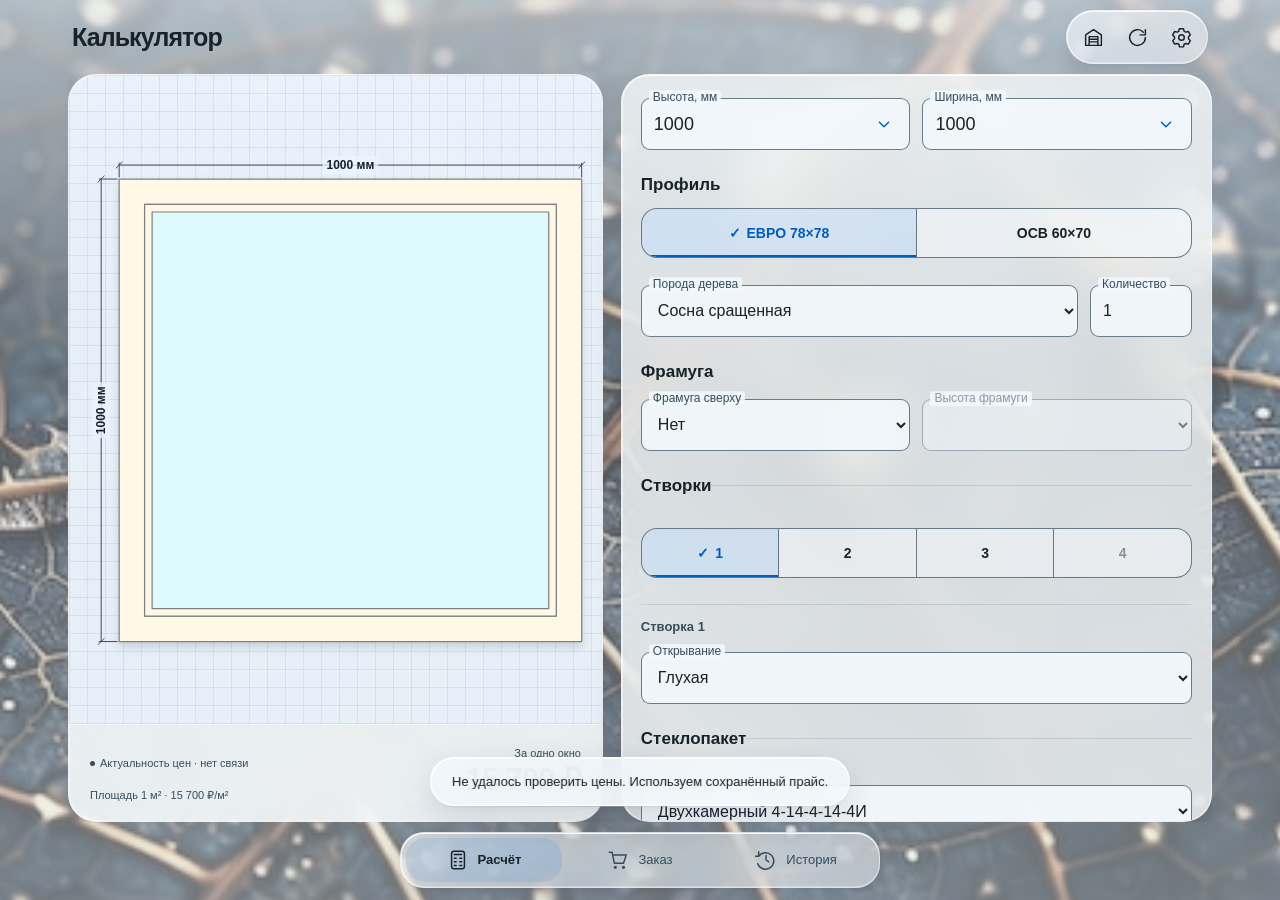
==== commit e95c8442: "Fix iPhone PNG saving and keyboard layout Show PNG preparation and offer a user-triggered image shar" ====
--- a/calculator.html
+++ b/calculator.html
@@ -15,7 +15,7 @@
 <link rel="apple-touch-icon" href="img/apple-touch-icon.png">
 <link rel="manifest" href="manifest.webmanifest">
 <link rel="stylesheet" href="css/app.css?v=46">
-<link rel="stylesheet" href="css/calculator.css?v=1">
+<link rel="stylesheet" href="css/calculator.css?v=2">
 <script src="js/theme.js?v=45"></script>
 <script src="https://telegram.org/js/telegram-web-app.js"></script>
 </head>
@@ -120,8 +120,8 @@
 <script src="js/calculator/messenger-assets.js"></script>
 <script src="js/calculator/proposal-drawing.js"></script>
 <script src="js/calculator/vendor/html2canvas.min.js"></script>
-<script src="js/calculator/export-png.js"></script>
-<script src="js/calculator/browser-adapter.js"></script>
+<script src="js/calculator/export-png.js?v=2"></script>
+<script src="js/calculator/browser-adapter.js?v=2"></script>
 <script src="js/calculator/app.js"></script>
 </body>
 </html>
--- a/css/calculator.css
+++ b/css/calculator.css
@@ -1,1625 +1,1706 @@
-/* Calculator uses the warehouse glass, photography and automatic appearance. */
-:root {
-  --muted:var(--mute);
-  --surface:var(--panel);
-  --line:var(--separator);
-  --outline:color-mix(in srgb,var(--mute) 72%,transparent);
-  --primary-ink:#fff;
-  --blueprint:rgba(235,245,255,.76);
-  --drawing-grid:rgba(65,125,181,.12);
-  --nav-height:72px;
-  --visual-height:clamp(190px,36vh,306px);
-}
-
-:root[data-scheme=dark] {
-  --primary-ink:#10253b;
-  --blueprint:rgba(22,39,58,.86);
-  --drawing-grid:rgba(150,189,227,.12);
-}
-
-body.calculator-page {
-  font-size:15px;
-  line-height:1.4;
-}
-
-button,input,select,textarea {
-  font:inherit;
-  color:inherit;
-}
-
-button,a,input,select,textarea {
-  touch-action:manipulation;
-}
-
-button {
-  border:0;
-  background:transparent;
-  min-height:44px;
-  padding:11px 16px;
-  border-radius:14px;
-  font-weight:600;
-  line-height:1.3;
-  transition:background .18s ease,box-shadow .18s ease;
-}
-
-button:active {
-  background:var(--active);
-}
-
-button:disabled {
-  opacity:.45;
-  cursor:default;
-}
-
-a {
-  color:inherit;
-  text-decoration:none;
-}
-
-button:focus-visible,a:focus-visible,input:focus-visible,select:focus-visible,textarea:focus-visible,summary:focus-visible {
-  outline:3px solid var(--accent);
-  outline-offset:3px;
-}
-
-svg {
-  width:24px;
-  height:24px;
-  fill:none;
-  stroke:currentColor;
-  stroke-width:1.6;
-  stroke-linecap:round;
-  stroke-linejoin:round;
-  flex:none;
-}
-
-[hidden] {
-  display:none!important;
-}
-
-.icon-library {
-  position:absolute;
-  width:0;
-  height:0;
-  overflow:hidden;
-}
-
-.visually-hidden {
-  position:absolute;
-  width:1px;
-  height:1px;
-  margin:-1px;
-  padding:0;
-  overflow:hidden;
-  clip-path:inset(50%);
-  white-space:nowrap;
-  border:0;
-}
-
-h1,h2,h3,p {
-  margin:0;
-}
-
-h2 {
-  font-size:23px;
-  font-weight:700;
-  letter-spacing:-.5px;
-  line-height:1.2;
-}
-
-h3 {
-  font-size:16px;
-  font-weight:650;
-  line-height:1.3;
-}
-
-.full {
-  width:100%;
-}
-
-.primary {
-  background:var(--accent);
-  color:var(--primary-ink);
-}
-
-.primary:active {
-  box-shadow:inset 0 0 0 60px #ffffff20;
-  background:var(--accent);
-}
-
-.outline {
-  border:1px solid var(--outline);
-  background:var(--glass);
-}
-
-.text-button {
-  color:var(--accent);
-  font-size:13px;
-  padding:10px 11px;
-}
-
-.icon-button {
-  display:grid;
-  place-items:center;
-  width:44px;
-  height:44px;
-  padding:10px;
-  border-radius:50%;
-}
-
-.app-shell {
-  flex:1;
-  display:grid;
-  grid-template-rows:auto minmax(0,1fr) auto;
-  width:100%;
-  max-width:1180px;
-  height:100%;
-  min-height:0;
-  margin:auto;
-  padding:var(--safe-top) 18px max(12px,var(--safe-bottom),var(--viewport-gap));
-  gap:15px;
-}
-
-.calculator-header.appbar {
-  width:100%;
-  max-width:none;
-  padding:19px 4px 0;
-  gap:12px;
-}
-
-.calculator-header .brand-title {
-  font-size:30px;
-  line-height:1.15;
-  margin:0;
-}
-
-.calculator-header .eyebrow {
-  margin-bottom:4px;
-}
-
-.calculator-header .icon-btn {
-  padding:10px;
-  min-height:44px;
-  width:44px;
-  height:44px;
-}
-
-.calculator-header .actions {
-  padding:4px;
-}
-
-.calculator-header .icon-btn svg {
-  width:21px;
-  height:21px;
-}
-
-.calculator-header .icon-btn.spin svg {
-  animation:spin .85s linear infinite;
-}
-
-#main-content {
-  min-height:0;
-  overflow:auto;
-  overscroll-behavior:contain;
-  scrollbar-width:thin;
-  scroll-padding:18px;
-}
-
-#main-content:has(#calc:not([hidden])) {
-  overflow:hidden;
-}
-
-#calc {
-  height:100%;
-  padding:0;
-}
-
-#svc {
-  display:grid;
-  grid-template-columns:minmax(0,.95fr) minmax(0,1.05fr);
-  gap:18px;
-  height:100%;
-  min-height:0;
-}
-
-.visual-panel,.parameter-scroll {
-  border:1px solid var(--soft-edge);
-  border-radius:28px;
-  background:var(--content);
-  -webkit-backdrop-filter:blur(24px) saturate(1.3);
-  backdrop-filter:blur(24px) saturate(1.3);
-  box-shadow:var(--rim),var(--shadow);
-}
-
-.visual-panel {
-  display:flex;
-  flex-direction:column;
-  min-width:0;
-  min-height:0;
-  overflow:hidden;
-}
-
-.blueprint {
-  position:relative;
-  flex:1;
-  min-height:0;
-  overflow:hidden;
-  padding:0;
-  margin:0;
-  background-color:var(--blueprint);
-  background-image:linear-gradient(var(--drawing-grid) 1px,transparent 1px),linear-gradient(90deg,var(--drawing-grid) 1px,transparent 1px);
-  background-size:18px 18px;
-}
-
-#svc-draw {
-  position:absolute;
-  inset:34px 14px 12px 44px;
-  display:block;
-  min-width:0;
-  min-height:0;
-  width:auto;
-  height:auto;
-  padding:0;
-}
-
-#svc-draw>svg {
-  display:block;
-  width:100%;
-  height:100%;
-  max-width:100%;
-  max-height:100%;
-  filter:drop-shadow(0 5px 4px #17233824);
-}
-
-.dimension-overlay {
-  position:absolute;
-  inset:0;
-  z-index:1;
-  width:100%;
-  height:100%;
-  overflow:hidden;
-  color:var(--ink);
-  pointer-events:none;
-}
-
-.dimension-overlay line,.dimension-overlay path {
-  fill:none;
-  stroke:var(--muted);
-  stroke-width:1;
-}
-
-.dimension-overlay text {
-  fill:var(--ink);
-  stroke:none;
-  font-family:var(--font);
-  font-size:12px;
-  font-weight:650;
-}
-
-.dimension-overlay rect {
-  fill:var(--blueprint);
-  stroke:none;
-}
-
-.visual-summary {
-  flex:none;
-  display:flex;
-  align-items:center;
-  justify-content:space-between;
-  gap:12px;
-  padding:17px 21px 18px;
-  border-top:1px solid var(--soft-edge);
-  background:var(--glass);
-}
-
-.visual-metadata {
-  min-width:0;
-}
-
-.price-chip {
-  display:block;
-  width:auto;
-  max-width:100%;
-  min-height:44px;
-  padding:2px 0;
-  text-align:left;
-  color:var(--muted);
-  font-size:11px;
-  font-weight:500;
-}
-
-.price-chip::before {
-  content:"";
-  display:inline-block;
-  width:5px;
-  height:5px;
-  border-radius:50%;
-  background:currentColor;
-  margin-right:5px;
-  vertical-align:1px;
-}
-
-.calculation-info {
-  font-size:11px;
-  line-height:1.4;
-  color:var(--muted);
-  margin-top:2px;
-}
-
-.visual-price {
-  flex:none;
-  text-align:right;
-}
-
-.visual-price>span {
-  display:block;
-  font-size:11px;
-  color:var(--muted);
-}
-
-#svc-one {
-  display:block;
-  font-size:31px;
-  line-height:1.2;
-  font-weight:750;
-  letter-spacing:-1px;
-  white-space:nowrap;
-}
-
-.parameter-scroll {
-  min-height:0;
-  overflow:auto;
-  overscroll-behavior-y:contain;
-  scrollbar-width:thin;
-  scroll-padding:20px;
-  padding:23px 22px 25px;
-}
-
-.svc__form {
-  display:grid;
-  gap:23px;
-}
-
-fieldset {
-  display:grid;
-  gap:13px;
-  min-width:0;
-  margin:0;
-  padding:0;
-  border:0;
-}
-
-legend {
-  font-size:17px;
-  font-weight:650;
-  padding:0;
-  margin-bottom:11px;
-}
-
-label {
-  display:grid;
-  gap:6px;
-  font-size:12px;
-  color:var(--muted);
-  min-width:0;
-  font-weight:500;
-}
-
-input,select,textarea {
-  border:1px solid var(--outline);
-  border-radius:9px;
-  width:100%;
-  min-height:52px;
-  background:var(--panel);
-  padding:13px 12px;
-  color:var(--ink);
-  font-size:16px;
-  line-height:24px;
-}
-
-select {
-  padding-right:26px;
-  text-overflow:ellipsis;
-}
-
-textarea {
-  resize:vertical;
-}
-
-input:disabled,select:disabled {
-  opacity:.5;
-}
-
-input[type=number] {
-  appearance:textfield;
-}
-
-.svc__row {
-  display:grid;
-  grid-template-columns:repeat(2,minmax(0,1fr));
-  gap:12px;
-}
-
-.svc__seg {
-  display:flex;
-  border:1px solid var(--outline);
-  border-radius:16px;
-  overflow:hidden;
-  background:var(--glass);
-}
-
-.svc__seg button {
-  flex:1;
-  min-width:0;
-  min-height:48px;
-  padding:11px 8px;
-  border-radius:0;
-  border-right:1px solid var(--outline);
-  font-size:14px;
-  white-space:nowrap;
-}
-
-.svc__seg button:last-child {
-  border-right:0;
-}
-
-.svc__seg button[aria-pressed=true] {
-  background:var(--active);
-  color:var(--accent);
-  box-shadow:inset 0 -2px var(--accent);
-}
-
-.svc__seg button[aria-pressed=true]::before {
-  content:"✓";
-  margin-right:6px;
-}
-
-.material-row {
-  display:grid;
-  grid-template-columns:minmax(0,1fr) 102px;
-  gap:12px;
-}
-
-.configuration-sections>.details-content {
-  display:grid;
-  gap:23px;
-}
-
-.configuration-sections fieldset+fieldset {
-  padding-top:20px;
-  border-top:1px solid var(--separator);
-}
-
-.svc__sashbox {
-  display:grid;
-  grid-template-columns:repeat(2,minmax(0,1fr));
-  gap:11px;
-  margin-top:13px;
-  padding-top:13px;
-  border-top:1px solid var(--separator);
-}
-
-.svc__sashbox b {
-  grid-column:1/-1;
-  font-size:13px;
-  font-weight:600;
-  color:var(--muted);
-}
-
-.svc__sashbox>label:first-of-type {
-  grid-column:1/-1;
-}
-
-#svc-mnt {
-  padding-top:20px;
-  border-top:1px solid var(--separator);
-}
-
-.parameter-summary {
-  font-size:14px;
-  font-weight:600;
-}
-
-.parameter-summary>span:not(:empty) {
-  display:block;
-  padding:16px 0 4px;
-}
-
-.svc__mnt {
-  display:grid;
-  gap:5px;
-  padding:13px;
-  margin-top:15px;
-  background:var(--active);
-  border-radius:12px;
-  font-size:13px;
-  color:var(--muted);
-}
-
-.svc__mnt b {
-  color:var(--ink);
-  font-size:14px;
-}
-
-.svc__mnt small {
-  font-size:11px;
-  line-height:1.5;
-  font-weight:400;
-}
-
-.svc__warn {
-  padding:11px 13px;
-  margin-top:13px;
-  border:1px solid color-mix(in srgb,var(--no) 28%,transparent);
-  background:color-mix(in srgb,var(--panel) 88%,var(--no));
-  color:var(--ink);
-  border-radius:12px;
-  font-size:13px;
-}
-
-.parameter-actions {
-  display:grid;
-  gap:5px;
-  margin-top:23px;
-}
-
-.parameter-actions .primary {
-  min-height:52px;
-  font-size:16px;
-  border-radius:19px;
-}
-
-.bottom-nav {
-  display:grid;
-  grid-template-columns:repeat(3,minmax(0,1fr));
-  width:min(100%,480px);
-  justify-self:center;
-  padding:5px;
-  border:1px solid var(--soft-edge);
-  border-radius:24px;
-  background:linear-gradient(145deg,#ffffff47,#ffffff08 45%,#ffffff1a),var(--glass);
-  -webkit-backdrop-filter:blur(22px) saturate(1.65);
-  backdrop-filter:blur(22px) saturate(1.65);
-  box-shadow:var(--rim),var(--shadow);
-}
-
-.bottom-nav button {
-  display:flex;
-  flex-direction:row;
-  align-items:center;
-  justify-content:center;
-  gap:9px;
-  min-height:47px;
-  padding:8px 12px;
-  border-radius:19px;
-  font-size:13px;
-  color:var(--muted);
-  font-weight:500;
-}
-
-.bottom-nav button[aria-current] {
-  background:var(--active);
-  color:var(--ink);
-  font-weight:650;
-}
-
-.nav-icon {
-  display:grid;
-  place-items:center;
-  position:relative;
-}
-
-.nav-icon svg {
-  width:22px;
-  height:22px;
-}
-
-.count {
-  position:absolute;
-  left:calc(50% + 5px);
-  top:-7px;
-  min-width:17px;
-  height:17px;
-  padding:0 3px;
-  border-radius:10px;
-  border:2px solid var(--panel);
-  background:var(--accent);
-  color:var(--primary-ink);
-  font-size:10px;
-  line-height:13px;
-  text-align:center;
-  white-space:nowrap;
-}
-
-.page:not(#calc) {
-  max-width:900px;
-  margin:0 auto;
-  padding:2px 3px 20px;
-}
-
-.section-heading {
-  display:flex;
-  align-items:center;
-  justify-content:space-between;
-  gap:12px;
-  margin:4px 2px 13px;
-}
-
-.section-heading h2 {
-  font-size:24px;
-}
-
-.proposal-settings,.estimate,.configuration.customer-details,.archive-entry,.entry {
-  border:1px solid var(--soft-edge);
-  border-radius:24px;
-  background:var(--content);
-  -webkit-backdrop-filter:blur(24px) saturate(1.3);
-  backdrop-filter:blur(24px) saturate(1.3);
-  box-shadow:var(--rim),var(--shadow);
-}
-
-.proposal-settings {
-  display:grid;
-  gap:6px;
-  padding:21px;
-  margin-bottom:23px;
-}
-
-.proposal-number-preview {
-  display:block;
-  min-height:20px;
-  margin-top:4px;
-  font-size:14px;
-  font-weight:600;
-  overflow-wrap:anywhere;
-}
-
-.proposal-number-preview:empty {
-  display:none;
-}
-
-.field-help {
-  color:var(--muted);
-  font-size:12px;
-  line-height:1.5;
-}
-
-.items-list {
-  display:grid;
-  gap:13px;
-}
-
-.entry {
-  display:grid;
-  grid-template-columns:94px minmax(0,1fr);
-  gap:7px 17px;
-  padding:17px;
-}
-
-.thumb {
-  display:grid;
-  place-items:center;
-  grid-row:1/3;
-  min-height:100px;
-  background:var(--blueprint);
-  border-radius:12px;
-  padding:9px;
-}
-
-.thumb svg {
-  width:100%;
-  height:auto;
-  max-height:110px;
-  stroke:none;
-}
-
-.item-copy h3 {
-  font-size:18px;
-  line-height:1.3;
-}
-
-.item-copy p {
-  font-size:14px;
-  color:var(--muted);
-  margin-top:3px;
-}
-
-.item-copy>strong {
-  display:block;
-  font-size:23px;
-  font-weight:650;
-  letter-spacing:-.5px;
-  line-height:1.2;
-  margin-top:6px;
-}
-
-.item-copy>small {
-  display:block;
-  font-size:12px;
-  color:var(--muted);
-  line-height:1.5;
-  margin-top:3px;
-}
-
-.item-actions {
-  grid-column:2;
-  display:flex;
-  gap:8px;
-  flex-wrap:wrap;
-}
-
-.item-actions button {
-  min-height:44px;
-  border-radius:10px;
-  padding:8px 10px;
-  color:var(--accent);
-  font-size:13px;
-  margin-left:-10px;
-}
-
-.status-note {
-  font-size:12px;
-  line-height:1.5;
-  color:var(--muted);
-  margin:13px 3px;
-}
-
-.status-note+.outline {
-  font-size:13px;
-  margin-bottom:12px;
-}
-
-.customer-details {
-  margin:21px 0;
-}
-
-.configuration summary {
-  display:flex;
-  align-items:center;
-  justify-content:space-between;
-  list-style:none;
-  cursor:pointer;
-  padding:18px 21px;
-  min-height:56px;
-  font-size:16px;
-  font-weight:600;
-}
-
-.configuration summary::-webkit-details-marker {
-  display:none;
-}
-
-.chevron {
-  width:8px;
-  height:8px;
-  border-right:1.7px solid currentColor;
-  border-bottom:1.7px solid currentColor;
-  transform:rotate(45deg);
-  margin:0 2px 4px 12px;
-}
-
-.configuration[open] .chevron {
-  transform:rotate(225deg);
-  margin-bottom:-4px;
-}
-
-.customer-details .details-content {
-  padding:3px 21px 21px;
-  display:grid;
-  gap:18px;
-}
-
-.estimate {
-  padding:23px;
-}
-
-.estimate h2 {
-  margin-bottom:21px;
-}
-
-.cost-fields {
-  margin-bottom:17px;
-}
-
-.summary-row {
-  display:flex;
-  align-items:baseline;
-  justify-content:space-between;
-  gap:12px;
-  padding:7px 1px;
-  color:var(--muted);
-  font-size:15px;
-}
-
-.summary-row strong {
-  color:var(--ink);
-  font-weight:550;
-  white-space:nowrap;
-}
-
-.grand {
-  display:flex;
-  align-items:baseline;
-  justify-content:space-between;
-  gap:12px;
-  padding:16px 1px 20px;
-  margin-top:8px;
-  border-top:1px solid var(--outline);
-  font-size:20px;
-  font-weight:650;
-}
-
-.grand strong {
-  font-size:29px;
-  letter-spacing:-.6px;
-  white-space:nowrap;
-}
-
-.estimate>.primary {
-  min-height:52px;
-  font-size:16px;
-  border-radius:19px;
-}
-
-.export-actions {
-  display:grid;
-  margin-top:12px;
-}
-
-.export-actions button {
-  display:flex;
-  align-items:center;
-  justify-content:center;
-  gap:9px;
-  min-height:50px;
-  font-size:14px;
-  border-radius:18px;
-}
-
-.export-actions svg {
-  width:21px;
-  height:21px;
-}
-
-.archive-entry {
-  display:grid;
-  grid-template-columns:minmax(0,1fr) auto;
-  gap:5px 12px;
-  padding:19px;
-  margin-bottom:14px;
-}
-
-.archive-entry h3 {
-  grid-column:1/-1;
-  overflow-wrap:anywhere;
-}
-
-.archive-entry p {
-  font-size:12px;
-  color:var(--muted);
-  align-self:center;
-}
-
-.archive-entry>strong {
-  font-size:20px;
-}
-
-.archive-actions {
-  display:flex;
-  gap:10px;
-  grid-column:1/-1;
-  margin-top:9px;
-}
-
-.archive-actions button {
-  flex:1;
-  border:1px solid var(--outline);
-  font-size:13px;
-}
-
-.empty {
-  padding:30px 17px;
-  border:1px dashed var(--outline);
-  border-radius:22px;
-  background:var(--glass);
-  text-align:center;
-}
-
-.empty h3 {
-  font-size:19px;
-}
-
-.empty p {
-  font-size:14px;
-  line-height:1.5;
-  color:var(--muted);
-  margin-top:9px;
-}
-
-.empty button {
-  color:var(--accent);
-  border:1px solid var(--outline);
-  margin-top:14px;
-}
-
-.outlined-field {
-  --field-label-bg:var(--panel);
-  position:relative;
-  display:block;
-  min-width:0;
-  margin-top:4px;
-  color:var(--muted);
-}
-
-.outlined-field>input,.outlined-field>select,.outlined-field>textarea {
-  display:block;
-  width:100%;
-  min-height:52px;
-  margin:0;
-  padding:13px 12px;
-  border:1px solid var(--outline);
-  border-radius:9px;
-  background:var(--panel);
-  color:var(--ink);
-  font-size:16px;
-  line-height:24px;
-}
-
-.outlined-field>select {
-  padding-right:26px;
-  text-overflow:ellipsis;
-}
-
-.outlined-field>textarea {
-  min-height:104px;
-}
-
-.outlined-field>.field-label {
-  position:absolute;
-  z-index:1;
-  left:12px;
-  top:26px;
-  max-width:calc(100% - 24px);
-  padding:0;
-  transform:translateY(-50%);
-  color:var(--muted);
-  font-size:16px;
-  font-weight:400;
-  line-height:1.3;
-  white-space:nowrap;
-  overflow:hidden;
-  text-overflow:ellipsis;
-  pointer-events:none;
-  transition:top .15s,font-size .15s;
-}
-
-.outlined-field.is-floating>.field-label,.outlined-field:focus-within>.field-label {
-  top:0;
-  left:8px;
-  max-width:calc(100% - 16px);
-  padding:0 4px;
-  background:var(--field-label-bg);
-  font-size:12px;
-  font-weight:500;
-  border-radius:3px;
-}
-
-.outlined-field:focus-within>input,.outlined-field:focus-within>select,.outlined-field:focus-within>textarea {
-  border:2px solid var(--accent);
-  padding:12px 11px;
-  outline:none;
-}
-
-.outlined-field:focus-within>select {
-  padding-right:25px;
-}
-
-.outlined-field:focus-within>.field-label {
-  color:var(--accent);
-}
-
-.outlined-field:has(:disabled)>.field-label {
-  color:color-mix(in srgb,var(--muted) 55%,var(--field-label-bg));
-}
-
-.outlined-field>input::placeholder {
-  color:transparent;
-}
-
-.outlined-field.is-floating>input::placeholder,.outlined-field:focus-within>input::placeholder {
-  color:var(--muted);
-  opacity:1;
-}
-
-.dimension-fields .outlined-field>input {
-  font-size:18px;
-}
-
-.dimension-combo,.discount-combo {
-  position:relative;
-  min-width:0;
-  margin-top:4px;
-}
-
-.dimension-combo .outlined-field,.discount-combo .outlined-field {
-  margin-top:0;
-}
-
-.dimension-combo .outlined-field>input,.discount-combo .outlined-field>input {
-  padding-right:52px;
-}
-
-.dimension-toggle,.discount-sign {
-  position:absolute;
-  top:2px;
-  right:2px;
-  z-index:1;
-  display:grid;
-  place-items:center;
-  width:48px;
-  height:48px;
-  padding:0;
-  border-radius:7px;
-  color:var(--accent);
-}
-
-.dimension-toggle svg {
-  width:22px;
-  height:22px;
-}
-
-.discount-sign {
-  font-size:23px;
-  font-weight:500;
-}
-
-.dimension-toggle[aria-expanded=true] {
-  background:var(--active);
-}
-
-.discount-help {
-  margin:-8px 1px 16px;
-}
-
-dialog {
-  color:var(--ink);
-  background:var(--panel);
-  border:1px solid var(--soft-edge);
-  border-radius:30px;
-  padding:19px 23px 24px;
-  width:calc(100% - 24px);
-  max-width:500px;
-  max-height:calc(var(--app-height) - var(--safe-top) - var(--safe-bottom) - 32px);
-  overflow:auto;
-  overscroll-behavior:contain;
-  -webkit-backdrop-filter:blur(30px) saturate(1.4);
-  backdrop-filter:blur(30px) saturate(1.4);
-  box-shadow:var(--rim),0 24px 80px #0003;
-}
-
-dialog::backdrop {
-  background:#09111e3d;
-  -webkit-backdrop-filter:blur(4px);
-  backdrop-filter:blur(4px);
-}
-
-.dialog-heading {
-  display:flex;
-  align-items:center;
-  justify-content:space-between;
-  gap:12px;
-  margin-bottom:21px;
-}
-
-.dialog-heading h2 {
-  font-size:25px;
-}
-
-.dialog-heading .icon-button {
-  margin-right:-8px;
-}
-
-.business-settings {
-  display:grid;
-  gap:19px;
-}
-
-.business-settings h3 {
-  margin-bottom:1px;
-  font-size:17px;
-}
-
-.business-settings textarea {
-  min-height:82px;
-}
-
-.business-settings .messenger-help {
-  margin-top:-10px;
-}
-
-.checkbox-field {
-  display:flex;
-  align-items:center;
-  gap:12px;
-  min-height:48px;
-}
-
-.checkbox-field input[type=checkbox] {
-  flex:none;
-  width:22px;
-  height:22px;
-  min-height:22px;
-  margin:0;
-  padding:0;
-  accent-color:var(--accent);
-}
-
-.checkbox-field label {
-  flex:1;
-  display:flex;
-  align-items:center;
-  min-height:48px;
-  color:var(--ink);
-  font-size:14px;
-  font-weight:500;
-  cursor:pointer;
-}
-
-.price-settings {
-  margin-top:24px;
-  padding-top:20px;
-  border-top:1px solid var(--separator);
-}
-
-.price-settings h3 {
-  font-size:17px;
-}
-
-.price-settings p {
-  font-size:13px;
-  color:var(--muted);
-  line-height:1.5;
-  margin-top:8px;
-}
-
-.price-settings button {
-  margin-top:16px;
-}
-
-.dimension-picker {
-  position:fixed;
-  top:auto;
-  bottom:max(12px,var(--safe-bottom));
-  left:50%;
-  right:auto;
-  transform:translateX(-50%);
-  width:calc(100% - 24px);
-  height:min(70vh,600px);
-  max-height:calc(var(--app-height) - var(--safe-top) - var(--safe-bottom) - 28px);
-  max-width:500px;
-  margin:0;
-  padding:14px 15px 12px;
-  overflow:hidden;
-  border-radius:30px;
-}
-
-.dimension-picker[open] {
-  display:flex;
-  flex-direction:column;
-}
-
-.dimension-picker-heading {
-  display:flex;
-  align-items:center;
-  justify-content:space-between;
-  gap:12px;
-  flex:none;
-}
-
-.dimension-picker-heading h2 {
-  font-size:21px;
-}
-
-.dimension-picker-heading .icon-button {
-  margin-right:-5px;
-}
-
-.dimension-picker>.field-help {
-  flex:none;
-  margin:3px 4px 12px;
-}
-
-.dimension-options {
-  flex:1;
-  min-height:0;
-  overflow:auto;
-  overscroll-behavior-y:contain;
-  padding:4px;
-  border-top:1px solid var(--separator);
-  scrollbar-width:thin;
-}
-
-.dimension-options:focus-visible {
-  outline:2px solid var(--outline);
-  outline-offset:-2px;
-  border-radius:9px;
-}
-
-.dimension-option {
-  display:flex;
-  align-items:center;
-  justify-content:space-between;
-  gap:12px;
-  width:100%;
-  min-height:48px;
-  padding:12px 16px;
-  border-radius:11px;
-  font-size:16px;
-  font-weight:500;
-  text-align:left;
-  font-variant-numeric:tabular-nums;
-}
-
-.dimension-option.is-active {
-  background:var(--glass);
-}
-
-.dimension-option[aria-selected=true] {
-  background:var(--active);
-  color:var(--accent);
-}
-
-.dimension-option svg {
-  visibility:hidden;
-  width:21px;
-  height:21px;
-}
-
-.dimension-option[aria-selected=true] svg {
-  visibility:visible;
-}
-
-#notice {
-  position:fixed;
-  z-index:50;
-  left:50%;
-  bottom:calc(94px + var(--safe-bottom));
-  transform:translateX(-50%);
-  width:max-content;
-  max-width:calc(100% - 32px);
-  padding:14px 21px;
-  border:1px solid var(--edge);
-  border-radius:24px;
-  background:var(--panel);
-  -webkit-backdrop-filter:blur(24px);
-  backdrop-filter:blur(24px);
-  box-shadow:var(--rim),var(--shadow);
-  color:var(--ink);
-  font-size:13px;
-  line-height:1.5;
-  text-align:center;
-  pointer-events:none;
-}
-
-@media(max-width:760px) {
-  .app-shell {
-    padding:var(--safe-top) 12px max(10px,var(--safe-bottom),var(--viewport-gap));
-    gap:11px;
-  }
-  .calculator-header.appbar {
-    padding:13px 3px 0;
-  }
-  .calculator-header .brand-title {
-    font-size:27px;
-  }
-  .calculator-header .eyebrow {
-    font-size:9px;
-    margin-bottom:3px;
-  }
-  .calculator-header .actions {
-    padding:3px;
-  }
-  .calculator-header .icon-btn {
-    width:44px;
-    height:44px;
-  }
-  .bottom-nav {
-    width:100%;
-    max-width:500px;
-    padding:4px;
-    border-radius:23px;
-  }
-  .bottom-nav button {
-    gap:7px;
-    min-height:47px;
-    font-size:12px;
-    padding:8px 7px;
-  }
-  #svc {
-    grid-template-columns:minmax(0,1fr);
-    grid-template-rows:var(--visual-height) minmax(0,1fr);
-    gap:12px;
-  }
-  .visual-panel,.parameter-scroll {
-    border-radius:23px;
-  }
-  .visual-summary {
-    min-height:62px;
-    padding:8px 14px 10px;
-  }
-  .price-chip,.calculation-info {
-    font-size:10px;
-  }
-  .price-chip {
-    min-height:44px;
-  }
-  .visual-price>span {
-    font-size:10px;
-  }
-  #svc-one {
-    font-size:26px;
-  }
-  .parameter-scroll {
-    padding:20px 17px 22px;
-    scroll-padding:18px;
-  }
-  .svc__form {
-    gap:20px;
-  }
-  .page:not(#calc) {
-    padding:1px 0 14px;
-  }
-  .entry {
-    grid-template-columns:80px minmax(0,1fr);
-    padding:14px;
-    gap:6px 13px;
-  }
-  .item-copy h3 {
-    font-size:17px;
-  }
-  .item-copy>strong {
-    font-size:22px;
-  }
-  .item-copy>small {
-    font-size:11px;
-  }
-  .proposal-settings,.estimate {
-    padding:20px 17px;
-  }
-  .section-heading h2 {
-    font-size:22px;
-  }
-  .archive-entry {
-    padding:17px;
-  }
-}
-
-@media(max-width:359px) {
-  .app-shell {
-    padding-inline:9px;
-    gap:9px;
-  }
-  .calculator-header.appbar {
-    padding:11px 2px 0;
-    gap:6px;
-  }
-  .calculator-header .brand-title {
-    font-size:22px;
-    letter-spacing:-.7px;
-  }
-  .calculator-header .eyebrow {
-    font-size:8px;
-  }
-  .calculator-header .actions {
-    padding:2px;
-  }
-  .calculator-header .icon-btn {
-    width:44px;
-    height:44px;
-  }
-  .calculator-header .icon-btn svg {
-    width:19px;
-    height:19px;
-  }
-  .parameter-scroll {
-    padding-inline:13px;
-  }
-  .material-row {
-    grid-template-columns:minmax(0,1fr) 88px;
-  }
-  .svc__seg button {
-    font-size:12px;
-    padding-inline:6px;
-  }
-  .entry {
-    grid-template-columns:64px minmax(0,1fr);
-    gap:6px 11px;
-    padding:13px;
-  }
-  .thumb {
-    padding:7px;
-  }
-  .item-copy h3 {
-    font-size:16px;
-  }
-  .item-copy>strong {
-    font-size:20px;
-  }
-  .item-copy p {
-    font-size:12px;
-  }
-  .item-actions {
-    gap:6px;
-  }
-  .bottom-nav button {
-    font-size:11px;
-    gap:6px;
-  }
-  .nav-icon svg {
-    width:20px;
-    height:20px;
-  }
-  .grand {
-    font-size:18px;
-  }
-  .grand strong {
-    font-size:25px;
-  }
-  .visual-summary {
-    padding-inline:12px;
-    gap:8px;
-  }
-  #svc-one {
-    font-size:23px;
-  }
-}
-
-@media(max-height:650px) and (max-width:760px) {
-  :root {
-    --visual-height:180px;
-  }
-  .visual-summary {
-    min-height:52px;
-    padding-top:5px;
-    padding-bottom:6px;
-  }
-  .calculation-info {
-    display:none;
-  }
-  #svc-one {
-    font-size:23px;
-  }
-  .calculator-header.appbar {
-    padding-top:9px;
-  }
-  .calculator-header .eyebrow {
-    display:none;
-  }
-}
-
-@media(max-height:440px) and (max-width:599px) {
-  :root {
-    --visual-height:108px;
-  }
-  .visual-summary {
-    min-height:42px;
-  }
-  .visual-price>span {
-    display:none;
-  }
-  #svc-one {
-    font-size:21px;
-  }
-  .app-shell {
-    gap:7px;
-  }
-  .bottom-nav button {
-    min-height:44px;
-  }
-  .calculator-header .brand-title {
-    font-size:22px;
-  }
-}
-
-@media(orientation:landscape) and (min-width:600px) {
-  #svc {
-    grid-template-columns:minmax(0,.95fr) minmax(0,1.05fr);
-    grid-template-rows:minmax(0,1fr);
-  }
-  .calculator-header.appbar {
-    padding-top:10px;
-  }
-  .calculator-header .eyebrow {
-    display:none;
-  }
-  .calculator-header .brand-title {
-    font-size:25px;
-  }
-  .app-shell {
-    gap:10px;
-  }
-  .bottom-nav button {
-    min-height:44px;
-  }
-  .parameter-scroll {
-    padding:19px;
-  }
-}
-
-@media(prefers-reduced-motion:reduce) {
-  *,*::before,*::after {
-    animation-duration:.01ms!important;
-    transition-duration:.01ms!important;
-    scroll-behavior:auto!important;
-  }
-}
-
-@supports not ((backdrop-filter:blur(1px)) or (-webkit-backdrop-filter:blur(1px))) {
-  .visual-panel,.parameter-scroll,.proposal-settings,.estimate,.entry,.archive-entry,.bottom-nav,dialog {
-    background:var(--panel);
-  }
-}
-
-@media(prefers-reduced-transparency:reduce) {
-  .visual-panel,.parameter-scroll,.proposal-settings,.estimate,.entry,.archive-entry,.bottom-nav,dialog {
-    -webkit-backdrop-filter:none;
-    backdrop-filter:none;
-    background:var(--panel);
-  }
-}
-/* PNG stays reviewable before a user-triggered download or share. */
-.png-result-heading {
-  display: flex;
-  align-items: center;
-  justify-content: space-between;
-  gap: 12px;
-  margin-bottom: 16px;
-}
-
-.png-result-heading h2 {
-  font-size: 25px;
-}
-
-.png-result-preview {
-  display: grid;
-  place-items: center;
-  min-height: 80px;
-  overflow: hidden;
-  border: 1px solid var(--separator);
-  border-radius: 14px;
-  background: #ffffff;
-}
-
-.png-result-preview > img {
-  display: block;
-  width: 100%;
-  max-width: 100%;
-  max-height: 45vh;
-  object-fit: contain;
-}
-
-.png-result-size {
-  margin: 12px 1px 18px;
-  color: var(--muted);
-  font-size: 12px;
-  line-height: 1.5;
-  overflow-wrap: anywhere;
-}
-
-.png-result-actions {
-  display: grid;
-  grid-template-columns: repeat(auto-fit, minmax(150px, 1fr));
-  gap: 10px;
-}
-
-.png-result-actions > a,
-.png-result-actions > button {
-  display: flex;
-  align-items: center;
-  justify-content: center;
-  min-height: 48px;
-  padding: 12px 16px;
-  border-radius: 16px;
-  font-size: 14px;
-  font-weight: 600;
-  text-align: center;
-}
+/* Calculator uses the warehouse glass, photography and automatic appearance. */
+:root {
+  --muted:var(--mute);
+  --surface:var(--panel);
+  --line:var(--separator);
+  --outline:color-mix(in srgb,var(--mute) 72%,transparent);
+  --primary-ink:#fff;
+  --blueprint:rgba(235,245,255,.76);
+  --drawing-grid:rgba(65,125,181,.12);
+  --nav-height:72px;
+  --visual-height:clamp(190px,36vh,306px);
+}
+
+:root[data-scheme=dark] {
+  --primary-ink:#10253b;
+  --blueprint:rgba(22,39,58,.86);
+  --drawing-grid:rgba(150,189,227,.12);
+}
+
+body.calculator-page {
+  position:fixed;
+  inset:0;
+  width:100%;
+  height:var(--app-height);
+  overflow:hidden;
+  font-size:15px;
+  line-height:1.4;
+}
+
+button,input,select,textarea {
+  font:inherit;
+  color:inherit;
+}
+
+/* Keep every editable control readable without Safari focus magnification. */
+.calculator-page input,.calculator-page select,.calculator-page textarea {
+  font-size:16px;
+}
+
+button,a,input,select,textarea {
+  touch-action:manipulation;
+}
+
+button {
+  border:0;
+  background:transparent;
+  min-height:44px;
+  padding:11px 16px;
+  border-radius:14px;
+  font-weight:600;
+  line-height:1.3;
+  transition:background .18s ease,box-shadow .18s ease;
+}
+
+button:active {
+  background:var(--active);
+}
+
+button:disabled {
+  opacity:.45;
+  cursor:default;
+}
+
+a {
+  color:inherit;
+  text-decoration:none;
+}
+
+button:focus-visible,a:focus-visible,input:focus-visible,select:focus-visible,textarea:focus-visible,summary:focus-visible {
+  outline:3px solid var(--accent);
+  outline-offset:3px;
+}
+
+svg {
+  width:24px;
+  height:24px;
+  fill:none;
+  stroke:currentColor;
+  stroke-width:1.6;
+  stroke-linecap:round;
+  stroke-linejoin:round;
+  flex:none;
+}
+
+[hidden] {
+  display:none!important;
+}
+
+.icon-library {
+  position:absolute;
+  width:0;
+  height:0;
+  overflow:hidden;
+}
+
+.visually-hidden {
+  position:absolute;
+  width:1px;
+  height:1px;
+  margin:-1px;
+  padding:0;
+  overflow:hidden;
+  clip-path:inset(50%);
+  white-space:nowrap;
+  border:0;
+}
+
+h1,h2,h3,p {
+  margin:0;
+}
+
+h2 {
+  font-size:23px;
+  font-weight:700;
+  letter-spacing:-.5px;
+  line-height:1.2;
+}
+
+h3 {
+  font-size:16px;
+  font-weight:650;
+  line-height:1.3;
+}
+
+.full {
+  width:100%;
+}
+
+.primary {
+  background:var(--accent);
+  color:var(--primary-ink);
+}
+
+.primary:active {
+  box-shadow:inset 0 0 0 60px #ffffff20;
+  background:var(--accent);
+}
+
+.outline {
+  border:1px solid var(--outline);
+  background:var(--glass);
+}
+
+.text-button {
+  color:var(--accent);
+  font-size:13px;
+  padding:10px 11px;
+}
+
+.icon-button {
+  display:grid;
+  place-items:center;
+  width:44px;
+  height:44px;
+  padding:10px;
+  border-radius:50%;
+}
+
+.app-shell {
+  position:relative;
+  top:var(--calculator-offset,0px);
+  flex:none;
+  display:grid;
+  grid-template-rows:auto minmax(0,1fr) auto;
+  width:100%;
+  max-width:1180px;
+  height:var(--calculator-height,100%);
+  min-height:0;
+  margin:0 auto;
+  overflow:hidden;
+  padding:var(--safe-top) 18px max(12px,var(--safe-bottom),var(--viewport-gap));
+  gap:15px;
+}
+
+.calculator-header.appbar {
+  width:100%;
+  max-width:none;
+  padding:19px 4px 0;
+  gap:12px;
+}
+
+.calculator-header .brand-title {
+  font-size:30px;
+  line-height:1.15;
+  margin:0;
+}
+
+.calculator-header .eyebrow {
+  margin-bottom:4px;
+}
+
+.calculator-header .icon-btn {
+  padding:10px;
+  min-height:44px;
+  width:44px;
+  height:44px;
+}
+
+.calculator-header .actions {
+  padding:4px;
+}
+
+.calculator-header .icon-btn svg {
+  width:21px;
+  height:21px;
+}
+
+.calculator-header .icon-btn.spin svg {
+  animation:spin .85s linear infinite;
+}
+
+#main-content {
+  min-height:0;
+  overflow:auto;
+  overscroll-behavior:contain;
+  scrollbar-width:thin;
+  scroll-padding:18px;
+}
+
+#main-content:has(#calc:not([hidden])) {
+  overflow:hidden;
+}
+
+#calc {
+  height:100%;
+  padding:0;
+}
+
+#svc {
+  display:grid;
+  grid-template-columns:minmax(0,.95fr) minmax(0,1.05fr);
+  gap:18px;
+  height:100%;
+  min-height:0;
+}
+
+.visual-panel,.parameter-scroll {
+  border:1px solid var(--soft-edge);
+  border-radius:28px;
+  background:var(--content);
+  -webkit-backdrop-filter:blur(24px) saturate(1.3);
+  backdrop-filter:blur(24px) saturate(1.3);
+  box-shadow:var(--rim),var(--shadow);
+}
+
+.visual-panel {
+  display:flex;
+  flex-direction:column;
+  min-width:0;
+  min-height:0;
+  overflow:hidden;
+}
+
+.blueprint {
+  position:relative;
+  flex:1;
+  min-height:0;
+  overflow:hidden;
+  padding:0;
+  margin:0;
+  background-color:var(--blueprint);
+  background-image:linear-gradient(var(--drawing-grid) 1px,transparent 1px),linear-gradient(90deg,var(--drawing-grid) 1px,transparent 1px);
+  background-size:18px 18px;
+}
+
+#svc-draw {
+  position:absolute;
+  inset:34px 14px 12px 44px;
+  display:block;
+  min-width:0;
+  min-height:0;
+  width:auto;
+  height:auto;
+  padding:0;
+}
+
+#svc-draw>svg {
+  display:block;
+  width:100%;
+  height:100%;
+  max-width:100%;
+  max-height:100%;
+  filter:drop-shadow(0 5px 4px #17233824);
+}
+
+.dimension-overlay {
+  position:absolute;
+  inset:0;
+  z-index:1;
+  width:100%;
+  height:100%;
+  overflow:hidden;
+  color:var(--ink);
+  pointer-events:none;
+}
+
+.dimension-overlay line,.dimension-overlay path {
+  fill:none;
+  stroke:var(--muted);
+  stroke-width:1;
+}
+
+.dimension-overlay text {
+  fill:var(--ink);
+  stroke:none;
+  font-family:var(--font);
+  font-size:12px;
+  font-weight:650;
+}
+
+.dimension-overlay rect {
+  fill:var(--blueprint);
+  stroke:none;
+}
+
+.visual-summary {
+  flex:none;
+  display:flex;
+  align-items:center;
+  justify-content:space-between;
+  gap:12px;
+  padding:17px 21px 18px;
+  border-top:1px solid var(--soft-edge);
+  background:var(--glass);
+}
+
+.visual-metadata {
+  min-width:0;
+}
+
+.price-chip {
+  display:block;
+  width:auto;
+  max-width:100%;
+  min-height:44px;
+  padding:2px 0;
+  text-align:left;
+  color:var(--muted);
+  font-size:11px;
+  font-weight:500;
+}
+
+.price-chip::before {
+  content:"";
+  display:inline-block;
+  width:5px;
+  height:5px;
+  border-radius:50%;
+  background:currentColor;
+  margin-right:5px;
+  vertical-align:1px;
+}
+
+.calculation-info {
+  font-size:11px;
+  line-height:1.4;
+  color:var(--muted);
+  margin-top:2px;
+}
+
+.visual-price {
+  flex:none;
+  text-align:right;
+}
+
+.visual-price>span {
+  display:block;
+  font-size:11px;
+  color:var(--muted);
+}
+
+#svc-one {
+  display:block;
+  font-size:31px;
+  line-height:1.2;
+  font-weight:750;
+  letter-spacing:-1px;
+  white-space:nowrap;
+}
+
+.parameter-scroll {
+  min-height:0;
+  overflow:auto;
+  overscroll-behavior-y:contain;
+  scrollbar-width:thin;
+  scroll-padding:20px;
+  padding:23px 22px 25px;
+}
+
+.svc__form {
+  display:grid;
+  gap:23px;
+}
+
+fieldset {
+  display:grid;
+  gap:13px;
+  min-width:0;
+  margin:0;
+  padding:0;
+  border:0;
+}
+
+legend {
+  font-size:17px;
+  font-weight:650;
+  padding:0;
+  margin-bottom:11px;
+}
+
+label {
+  display:grid;
+  gap:6px;
+  font-size:12px;
+  color:var(--muted);
+  min-width:0;
+  font-weight:500;
+}
+
+input,select,textarea {
+  border:1px solid var(--outline);
+  border-radius:9px;
+  width:100%;
+  min-height:52px;
+  background:var(--panel);
+  padding:13px 12px;
+  color:var(--ink);
+  font-size:16px;
+  line-height:24px;
+}
+
+select {
+  padding-right:26px;
+  text-overflow:ellipsis;
+}
+
+textarea {
+  resize:vertical;
+}
+
+input:disabled,select:disabled {
+  opacity:.5;
+}
+
+input[type=number] {
+  appearance:textfield;
+}
+
+.svc__row {
+  display:grid;
+  grid-template-columns:repeat(2,minmax(0,1fr));
+  gap:12px;
+}
+
+.svc__seg {
+  display:flex;
+  border:1px solid var(--outline);
+  border-radius:16px;
+  overflow:hidden;
+  background:var(--glass);
+}
+
+.svc__seg button {
+  flex:1;
+  min-width:0;
+  min-height:48px;
+  padding:11px 8px;
+  border-radius:0;
+  border-right:1px solid var(--outline);
+  font-size:14px;
+  white-space:nowrap;
+}
+
+.svc__seg button:last-child {
+  border-right:0;
+}
+
+.svc__seg button[aria-pressed=true] {
+  background:var(--active);
+  color:var(--accent);
+  box-shadow:inset 0 -2px var(--accent);
+}
+
+.svc__seg button[aria-pressed=true]::before {
+  content:"✓";
+  margin-right:6px;
+}
+
+.material-row {
+  display:grid;
+  grid-template-columns:minmax(0,1fr) 102px;
+  gap:12px;
+}
+
+.configuration-sections>.details-content {
+  display:grid;
+  gap:23px;
+}
+
+.configuration-sections fieldset+fieldset {
+  padding-top:20px;
+  border-top:1px solid var(--separator);
+}
+
+.svc__sashbox {
+  display:grid;
+  grid-template-columns:repeat(2,minmax(0,1fr));
+  gap:11px;
+  margin-top:13px;
+  padding-top:13px;
+  border-top:1px solid var(--separator);
+}
+
+.svc__sashbox b {
+  grid-column:1/-1;
+  font-size:13px;
+  font-weight:600;
+  color:var(--muted);
+}
+
+.svc__sashbox>label:first-of-type {
+  grid-column:1/-1;
+}
+
+#svc-mnt {
+  padding-top:20px;
+  border-top:1px solid var(--separator);
+}
+
+.parameter-summary {
+  font-size:14px;
+  font-weight:600;
+}
+
+.parameter-summary>span:not(:empty) {
+  display:block;
+  padding:16px 0 4px;
+}
+
+.svc__mnt {
+  display:grid;
+  gap:5px;
+  padding:13px;
+  margin-top:15px;
+  background:var(--active);
+  border-radius:12px;
+  font-size:13px;
+  color:var(--muted);
+}
+
+.svc__mnt b {
+  color:var(--ink);
+  font-size:14px;
+}
+
+.svc__mnt small {
+  font-size:11px;
+  line-height:1.5;
+  font-weight:400;
+}
+
+.svc__warn {
+  padding:11px 13px;
+  margin-top:13px;
+  border:1px solid color-mix(in srgb,var(--no) 28%,transparent);
+  background:color-mix(in srgb,var(--panel) 88%,var(--no));
+  color:var(--ink);
+  border-radius:12px;
+  font-size:13px;
+}
+
+.parameter-actions {
+  display:grid;
+  gap:5px;
+  margin-top:23px;
+}
+
+.parameter-actions .primary {
+  min-height:52px;
+  font-size:16px;
+  border-radius:19px;
+}
+
+.bottom-nav {
+  display:grid;
+  grid-template-columns:repeat(3,minmax(0,1fr));
+  width:min(100%,480px);
+  justify-self:center;
+  padding:5px;
+  border:1px solid var(--soft-edge);
+  border-radius:24px;
+  background:linear-gradient(145deg,#ffffff47,#ffffff08 45%,#ffffff1a),var(--glass);
+  -webkit-backdrop-filter:blur(22px) saturate(1.65);
+  backdrop-filter:blur(22px) saturate(1.65);
+  box-shadow:var(--rim),var(--shadow);
+}
+
+.bottom-nav button {
+  display:flex;
+  flex-direction:row;
+  align-items:center;
+  justify-content:center;
+  gap:9px;
+  min-height:47px;
+  padding:8px 12px;
+  border-radius:19px;
+  font-size:13px;
+  color:var(--muted);
+  font-weight:500;
+}
+
+.bottom-nav button[aria-current] {
+  background:var(--active);
+  color:var(--ink);
+  font-weight:650;
+}
+
+.nav-icon {
+  display:grid;
+  place-items:center;
+  position:relative;
+}
+
+.nav-icon svg {
+  width:22px;
+  height:22px;
+}
+
+.count {
+  position:absolute;
+  left:calc(50% + 5px);
+  top:-7px;
+  min-width:17px;
+  height:17px;
+  padding:0 3px;
+  border-radius:10px;
+  border:2px solid var(--panel);
+  background:var(--accent);
+  color:var(--primary-ink);
+  font-size:10px;
+  line-height:13px;
+  text-align:center;
+  white-space:nowrap;
+}
+
+.page:not(#calc) {
+  max-width:900px;
+  margin:0 auto;
+  padding:2px 3px 20px;
+}
+
+.section-heading {
+  display:flex;
+  align-items:center;
+  justify-content:space-between;
+  gap:12px;
+  margin:4px 2px 13px;
+}
+
+.section-heading h2 {
+  font-size:24px;
+}
+
+.proposal-settings,.estimate,.configuration.customer-details,.archive-entry,.entry {
+  border:1px solid var(--soft-edge);
+  border-radius:24px;
+  background:var(--content);
+  -webkit-backdrop-filter:blur(24px) saturate(1.3);
+  backdrop-filter:blur(24px) saturate(1.3);
+  box-shadow:var(--rim),var(--shadow);
+}
+
+.proposal-settings {
+  display:grid;
+  gap:6px;
+  padding:21px;
+  margin-bottom:23px;
+}
+
+.proposal-number-preview {
+  display:block;
+  min-height:20px;
+  margin-top:4px;
+  font-size:14px;
+  font-weight:600;
+  overflow-wrap:anywhere;
+}
+
+.proposal-number-preview:empty {
+  display:none;
+}
+
+.field-help {
+  color:var(--muted);
+  font-size:12px;
+  line-height:1.5;
+}
+
+.items-list {
+  display:grid;
+  gap:13px;
+}
+
+.entry {
+  display:grid;
+  grid-template-columns:94px minmax(0,1fr);
+  gap:7px 17px;
+  padding:17px;
+}
+
+.thumb {
+  display:grid;
+  place-items:center;
+  grid-row:1/3;
+  min-height:100px;
+  background:var(--blueprint);
+  border-radius:12px;
+  padding:9px;
+}
+
+.thumb svg {
+  width:100%;
+  height:auto;
+  max-height:110px;
+  stroke:none;
+}
+
+.item-copy h3 {
+  font-size:18px;
+  line-height:1.3;
+}
+
+.item-copy p {
+  font-size:14px;
+  color:var(--muted);
+  margin-top:3px;
+}
+
+.item-copy>strong {
+  display:block;
+  font-size:23px;
+  font-weight:650;
+  letter-spacing:-.5px;
+  line-height:1.2;
+  margin-top:6px;
+}
+
+.item-copy>small {
+  display:block;
+  font-size:12px;
+  color:var(--muted);
+  line-height:1.5;
+  margin-top:3px;
+}
+
+.item-actions {
+  grid-column:2;
+  display:flex;
+  gap:8px;
+  flex-wrap:wrap;
+}
+
+.item-actions button {
+  min-height:44px;
+  border-radius:10px;
+  padding:8px 10px;
+  color:var(--accent);
+  font-size:13px;
+  margin-left:-10px;
+}
+
+.status-note {
+  font-size:12px;
+  line-height:1.5;
+  color:var(--muted);
+  margin:13px 3px;
+}
+
+.status-note+.outline {
+  font-size:13px;
+  margin-bottom:12px;
+}
+
+.customer-details {
+  margin:21px 0;
+}
+
+.configuration summary {
+  display:flex;
+  align-items:center;
+  justify-content:space-between;
+  list-style:none;
+  cursor:pointer;
+  padding:18px 21px;
+  min-height:56px;
+  font-size:16px;
+  font-weight:600;
+}
+
+.configuration summary::-webkit-details-marker {
+  display:none;
+}
+
+.chevron {
+  width:8px;
+  height:8px;
+  border-right:1.7px solid currentColor;
+  border-bottom:1.7px solid currentColor;
+  transform:rotate(45deg);
+  margin:0 2px 4px 12px;
+}
+
+.configuration[open] .chevron {
+  transform:rotate(225deg);
+  margin-bottom:-4px;
+}
+
+.customer-details .details-content {
+  padding:3px 21px 21px;
+  display:grid;
+  gap:18px;
+}
+
+.estimate {
+  padding:23px;
+}
+
+.estimate h2 {
+  margin-bottom:21px;
+}
+
+.cost-fields {
+  margin-bottom:17px;
+}
+
+.summary-row {
+  display:flex;
+  align-items:baseline;
+  justify-content:space-between;
+  gap:12px;
+  padding:7px 1px;
+  color:var(--muted);
+  font-size:15px;
+}
+
+.summary-row strong {
+  color:var(--ink);
+  font-weight:550;
+  white-space:nowrap;
+}
+
+.grand {
+  display:flex;
+  align-items:baseline;
+  justify-content:space-between;
+  gap:12px;
+  padding:16px 1px 20px;
+  margin-top:8px;
+  border-top:1px solid var(--outline);
+  font-size:20px;
+  font-weight:650;
+}
+
+.grand strong {
+  font-size:29px;
+  letter-spacing:-.6px;
+  white-space:nowrap;
+}
+
+.estimate>.primary {
+  min-height:52px;
+  font-size:16px;
+  border-radius:19px;
+}
+
+.export-actions {
+  display:grid;
+  margin-top:12px;
+}
+
+.export-actions button {
+  display:flex;
+  align-items:center;
+  justify-content:center;
+  gap:9px;
+  min-height:50px;
+  font-size:14px;
+  border-radius:18px;
+}
+
+.export-actions svg {
+  width:21px;
+  height:21px;
+}
+
+.archive-entry {
+  display:grid;
+  grid-template-columns:minmax(0,1fr) auto;
+  gap:5px 12px;
+  padding:19px;
+  margin-bottom:14px;
+}
+
+.archive-entry h3 {
+  grid-column:1/-1;
+  overflow-wrap:anywhere;
+}
+
+.archive-entry p {
+  font-size:12px;
+  color:var(--muted);
+  align-self:center;
+}
+
+.archive-entry>strong {
+  font-size:20px;
+}
+
+.archive-actions {
+  display:flex;
+  gap:10px;
+  grid-column:1/-1;
+  margin-top:9px;
+}
+
+.archive-actions button {
+  flex:1;
+  border:1px solid var(--outline);
+  font-size:13px;
+}
+
+.empty {
+  padding:30px 17px;
+  border:1px dashed var(--outline);
+  border-radius:22px;
+  background:var(--glass);
+  text-align:center;
+}
+
+.empty h3 {
+  font-size:19px;
+}
+
+.empty p {
+  font-size:14px;
+  line-height:1.5;
+  color:var(--muted);
+  margin-top:9px;
+}
+
+.empty button {
+  color:var(--accent);
+  border:1px solid var(--outline);
+  margin-top:14px;
+}
+
+.outlined-field {
+  --field-label-bg:var(--panel);
+  position:relative;
+  display:block;
+  min-width:0;
+  margin-top:4px;
+  color:var(--muted);
+}
+
+.outlined-field>input,.outlined-field>select,.outlined-field>textarea {
+  display:block;
+  width:100%;
+  min-height:52px;
+  margin:0;
+  padding:13px 12px;
+  border:1px solid var(--outline);
+  border-radius:9px;
+  background:var(--panel);
+  color:var(--ink);
+  font-size:16px;
+  line-height:24px;
+}
+
+.outlined-field>select {
+  padding-right:26px;
+  text-overflow:ellipsis;
+}
+
+.outlined-field>textarea {
+  min-height:104px;
+}
+
+.outlined-field>.field-label {
+  position:absolute;
+  z-index:1;
+  left:12px;
+  top:26px;
+  max-width:calc(100% - 24px);
+  padding:0;
+  transform:translateY(-50%);
+  color:var(--muted);
+  font-size:16px;
+  font-weight:400;
+  line-height:1.3;
+  white-space:nowrap;
+  overflow:hidden;
+  text-overflow:ellipsis;
+  pointer-events:none;
+  transition:top .15s,font-size .15s;
+}
+
+.outlined-field.is-floating>.field-label,.outlined-field:focus-within>.field-label {
+  top:0;
+  left:8px;
+  max-width:calc(100% - 16px);
+  padding:0 4px;
+  background:var(--field-label-bg);
+  font-size:12px;
+  font-weight:500;
+  border-radius:3px;
+}
+
+.outlined-field:focus-within>input,.outlined-field:focus-within>select,.outlined-field:focus-within>textarea {
+  border:2px solid var(--accent);
+  padding:12px 11px;
+  outline:none;
+}
+
+.outlined-field:focus-within>select {
+  padding-right:25px;
+}
+
+.outlined-field:focus-within>.field-label {
+  color:var(--accent);
+}
+
+.outlined-field:has(:disabled)>.field-label {
+  color:color-mix(in srgb,var(--muted) 55%,var(--field-label-bg));
+}
+
+.outlined-field>input::placeholder {
+  color:transparent;
+}
+
+.outlined-field.is-floating>input::placeholder,.outlined-field:focus-within>input::placeholder {
+  color:var(--muted);
+  opacity:1;
+}
+
+.dimension-fields .outlined-field>input {
+  font-size:18px;
+}
+
+.dimension-combo,.discount-combo {
+  position:relative;
+  min-width:0;
+  margin-top:4px;
+}
+
+.dimension-combo .outlined-field,.discount-combo .outlined-field {
+  margin-top:0;
+}
+
+.dimension-combo .outlined-field>input,.discount-combo .outlined-field>input {
+  padding-right:52px;
+}
+
+.dimension-toggle,.discount-sign {
+  position:absolute;
+  top:2px;
+  right:2px;
+  z-index:1;
+  display:grid;
+  place-items:center;
+  width:48px;
+  height:48px;
+  padding:0;
+  border-radius:7px;
+  color:var(--accent);
+}
+
+.dimension-toggle svg {
+  width:22px;
+  height:22px;
+}
+
+.discount-sign {
+  font-size:23px;
+  font-weight:500;
+}
+
+.dimension-toggle[aria-expanded=true] {
+  background:var(--active);
+}
+
+.discount-help {
+  margin:-8px 1px 16px;
+}
+
+dialog {
+  color:var(--ink);
+  background:var(--panel);
+  border:1px solid var(--soft-edge);
+  border-radius:30px;
+  padding:19px 23px 24px;
+  width:calc(100% - 24px);
+  max-width:500px;
+  max-height:calc(var(--calculator-height,var(--app-height)) - var(--safe-top) - var(--safe-bottom) - 32px);
+  overflow:auto;
+  overscroll-behavior:contain;
+  -webkit-backdrop-filter:blur(30px) saturate(1.4);
+  backdrop-filter:blur(30px) saturate(1.4);
+  box-shadow:var(--rim),0 24px 80px #0003;
+}
+
+dialog::backdrop {
+  background:#09111e3d;
+  -webkit-backdrop-filter:blur(4px);
+  backdrop-filter:blur(4px);
+}
+
+.dialog-heading {
+  display:flex;
+  align-items:center;
+  justify-content:space-between;
+  gap:12px;
+  margin-bottom:21px;
+}
+
+.dialog-heading h2 {
+  font-size:25px;
+}
+
+.dialog-heading .icon-button {
+  margin-right:-8px;
+}
+
+.business-settings {
+  display:grid;
+  gap:19px;
+}
+
+.business-settings h3 {
+  margin-bottom:1px;
+  font-size:17px;
+}
+
+.business-settings textarea {
+  min-height:82px;
+}
+
+.business-settings .messenger-help {
+  margin-top:-10px;
+}
+
+.checkbox-field {
+  display:flex;
+  align-items:center;
+  gap:12px;
+  min-height:48px;
+}
+
+.checkbox-field input[type=checkbox] {
+  flex:none;
+  width:22px;
+  height:22px;
+  min-height:22px;
+  margin:0;
+  padding:0;
+  accent-color:var(--accent);
+}
+
+.checkbox-field label {
+  flex:1;
+  display:flex;
+  align-items:center;
+  min-height:48px;
+  color:var(--ink);
+  font-size:14px;
+  font-weight:500;
+  cursor:pointer;
+}
+
+.price-settings {
+  margin-top:24px;
+  padding-top:20px;
+  border-top:1px solid var(--separator);
+}
+
+.price-settings h3 {
+  font-size:17px;
+}
+
+.price-settings p {
+  font-size:13px;
+  color:var(--muted);
+  line-height:1.5;
+  margin-top:8px;
+}
+
+.price-settings button {
+  margin-top:16px;
+}
+
+.dimension-picker {
+  position:fixed;
+  top:auto;
+  bottom:max(12px,var(--safe-bottom));
+  left:50%;
+  right:auto;
+  transform:translateX(-50%);
+  width:calc(100% - 24px);
+  height:min(70vh,600px);
+  max-height:calc(var(--app-height) - var(--safe-top) - var(--safe-bottom) - 28px);
+  max-width:500px;
+  margin:0;
+  padding:14px 15px 12px;
+  overflow:hidden;
+  border-radius:30px;
+}
+
+.dimension-picker[open] {
+  display:flex;
+  flex-direction:column;
+}
+
+.dimension-picker-heading {
+  display:flex;
+  align-items:center;
+  justify-content:space-between;
+  gap:12px;
+  flex:none;
+}
+
+.dimension-picker-heading h2 {
+  font-size:21px;
+}
+
+.dimension-picker-heading .icon-button {
+  margin-right:-5px;
+}
+
+.dimension-picker>.field-help {
+  flex:none;
+  margin:3px 4px 12px;
+}
+
+.dimension-options {
+  flex:1;
+  min-height:0;
+  overflow:auto;
+  overscroll-behavior-y:contain;
+  padding:4px;
+  border-top:1px solid var(--separator);
+  scrollbar-width:thin;
+}
+
+.dimension-options:focus-visible {
+  outline:2px solid var(--outline);
+  outline-offset:-2px;
+  border-radius:9px;
+}
+
+.dimension-option {
+  display:flex;
+  align-items:center;
+  justify-content:space-between;
+  gap:12px;
+  width:100%;
+  min-height:48px;
+  padding:12px 16px;
+  border-radius:11px;
+  font-size:16px;
+  font-weight:500;
+  text-align:left;
+  font-variant-numeric:tabular-nums;
+}
+
+.dimension-option.is-active {
+  background:var(--glass);
+}
+
+.dimension-option[aria-selected=true] {
+  background:var(--active);
+  color:var(--accent);
+}
+
+.dimension-option svg {
+  visibility:hidden;
+  width:21px;
+  height:21px;
+}
+
+.dimension-option[aria-selected=true] svg {
+  visibility:visible;
+}
+
+#notice {
+  position:fixed;
+  z-index:50;
+  left:50%;
+  bottom:calc(94px + var(--safe-bottom));
+  transform:translateX(-50%);
+  width:max-content;
+  max-width:calc(100% - 32px);
+  padding:14px 21px;
+  border:1px solid var(--edge);
+  border-radius:24px;
+  background:var(--panel);
+  -webkit-backdrop-filter:blur(24px);
+  backdrop-filter:blur(24px);
+  box-shadow:var(--rim),var(--shadow);
+  color:var(--ink);
+  font-size:13px;
+  line-height:1.5;
+  text-align:center;
+  pointer-events:none;
+}
+
+@media(max-width:760px) {
+  .app-shell {
+    padding:var(--safe-top) 12px max(10px,var(--safe-bottom),var(--viewport-gap));
+    gap:11px;
+  }
+  .calculator-header.appbar {
+    padding:13px 3px 0;
+  }
+  .calculator-header .brand-title {
+    font-size:27px;
+  }
+  .calculator-header .eyebrow {
+    font-size:9px;
+    margin-bottom:3px;
+  }
+  .calculator-header .actions {
+    padding:3px;
+  }
+  .calculator-header .icon-btn {
+    width:44px;
+    height:44px;
+  }
+  .bottom-nav {
+    width:100%;
+    max-width:500px;
+    padding:4px;
+    border-radius:23px;
+  }
+  .bottom-nav button {
+    gap:7px;
+    min-height:47px;
+    font-size:12px;
+    padding:8px 7px;
+  }
+  #svc {
+    grid-template-columns:minmax(0,1fr);
+    grid-template-rows:var(--visual-height) minmax(0,1fr);
+    gap:12px;
+  }
+  .visual-panel,.parameter-scroll {
+    border-radius:23px;
+  }
+  .visual-summary {
+    min-height:62px;
+    padding:8px 14px 10px;
+  }
+  .price-chip,.calculation-info {
+    font-size:10px;
+  }
+  .price-chip {
+    min-height:44px;
+  }
+  .visual-price>span {
+    font-size:10px;
+  }
+  #svc-one {
+    font-size:26px;
+  }
+  .parameter-scroll {
+    padding:20px 17px 22px;
+    scroll-padding:18px;
+  }
+  .svc__form {
+    gap:20px;
+  }
+  .page:not(#calc) {
+    padding:1px 0 14px;
+  }
+  .entry {
+    grid-template-columns:80px minmax(0,1fr);
+    padding:14px;
+    gap:6px 13px;
+  }
+  .item-copy h3 {
+    font-size:17px;
+  }
+  .item-copy>strong {
+    font-size:22px;
+  }
+  .item-copy>small {
+    font-size:11px;
+  }
+  .proposal-settings,.estimate {
+    padding:20px 17px;
+  }
+  .section-heading h2 {
+    font-size:22px;
+  }
+  .archive-entry {
+    padding:17px;
+  }
+}
+
+@media(max-width:359px) {
+  .app-shell {
+    padding-inline:9px;
+    gap:9px;
+  }
+  .calculator-header.appbar {
+    padding:11px 2px 0;
+    gap:6px;
+  }
+  .calculator-header .brand-title {
+    font-size:22px;
+    letter-spacing:-.7px;
+  }
+  .calculator-header .eyebrow {
+    font-size:8px;
+  }
+  .calculator-header .actions {
+    padding:2px;
+  }
+  .calculator-header .icon-btn {
+    width:44px;
+    height:44px;
+  }
+  .calculator-header .icon-btn svg {
+    width:19px;
+    height:19px;
+  }
+  .parameter-scroll {
+    padding-inline:13px;
+  }
+  .material-row {
+    grid-template-columns:minmax(0,1fr) 88px;
+  }
+  .svc__seg button {
+    font-size:12px;
+    padding-inline:6px;
+  }
+  .entry {
+    grid-template-columns:64px minmax(0,1fr);
+    gap:6px 11px;
+    padding:13px;
+  }
+  .thumb {
+    padding:7px;
+  }
+  .item-copy h3 {
+    font-size:16px;
+  }
+  .item-copy>strong {
+    font-size:20px;
+  }
+  .item-copy p {
+    font-size:12px;
+  }
+  .item-actions {
+    gap:6px;
+  }
+  .bottom-nav button {
+    font-size:11px;
+    gap:6px;
+  }
+  .nav-icon svg {
+    width:20px;
+    height:20px;
+  }
+  .grand {
+    font-size:18px;
+  }
+  .grand strong {
+    font-size:25px;
+  }
+  .visual-summary {
+    padding-inline:12px;
+    gap:8px;
+  }
+  #svc-one {
+    font-size:23px;
+  }
+}
+
+@media(max-height:650px) and (max-width:760px) {
+  :root {
+    --visual-height:180px;
+  }
+  .visual-summary {
+    min-height:52px;
+    padding-top:5px;
+    padding-bottom:6px;
+  }
+  .calculation-info {
+    display:none;
+  }
+  #svc-one {
+    font-size:23px;
+  }
+  .calculator-header.appbar {
+    padding-top:9px;
+  }
+  .calculator-header .eyebrow {
+    display:none;
+  }
+}
+
+@media(max-height:440px) and (max-width:599px) {
+  :root {
+    --visual-height:108px;
+  }
+  .visual-summary {
+    min-height:42px;
+  }
+  .visual-price>span {
+    display:none;
+  }
+  #svc-one {
+    font-size:21px;
+  }
+  .app-shell {
+    gap:7px;
+  }
+  .bottom-nav button {
+    min-height:44px;
+  }
+  .calculator-header .brand-title {
+    font-size:22px;
+  }
+}
+
+@media(orientation:landscape) and (min-width:600px) {
+  #svc {
+    grid-template-columns:minmax(0,.95fr) minmax(0,1.05fr);
+    grid-template-rows:minmax(0,1fr);
+  }
+  .calculator-header.appbar {
+    padding-top:10px;
+  }
+  .calculator-header .eyebrow {
+    display:none;
+  }
+  .calculator-header .brand-title {
+    font-size:25px;
+  }
+  .app-shell {
+    gap:10px;
+  }
+  .bottom-nav button {
+    min-height:44px;
+  }
+  .parameter-scroll {
+    padding:19px;
+  }
+}
+
+@media(prefers-reduced-motion:reduce) {
+  *,*::before,*::after {
+    animation-duration:.01ms!important;
+    transition-duration:.01ms!important;
+    scroll-behavior:auto!important;
+  }
+}
+
+@supports not ((backdrop-filter:blur(1px)) or (-webkit-backdrop-filter:blur(1px))) {
+  .visual-panel,.parameter-scroll,.proposal-settings,.estimate,.entry,.archive-entry,.bottom-nav,dialog {
+    background:var(--panel);
+  }
+}
+
+@media(prefers-reduced-transparency:reduce) {
+  .visual-panel,.parameter-scroll,.proposal-settings,.estimate,.entry,.archive-entry,.bottom-nav,dialog {
+    -webkit-backdrop-filter:none;
+    backdrop-filter:none;
+    background:var(--panel);
+  }
+}
+/* PNG stays reviewable before a user-triggered download or share. */
+.png-result-heading {
+  display: flex;
+  align-items: center;
+  justify-content: space-between;
+  gap: 12px;
+  margin-bottom: 16px;
+}
+
+.png-result-heading h2 {
+  font-size: 25px;
+}
+
+.png-result-preview {
+  display: grid;
+  place-items: center;
+  min-height: 80px;
+  overflow: hidden;
+  border: 1px solid var(--separator);
+  border-radius: 14px;
+  background: #ffffff;
+}
+
+.png-result-preview > img {
+  display: block;
+  width: 100%;
+  max-width: 100%;
+  max-height: 45vh;
+  object-fit: contain;
+}
+
+.png-result-size {
+  margin: 12px 1px 18px;
+  color: var(--muted);
+  font-size: 12px;
+  line-height: 1.5;
+  overflow-wrap: anywhere;
+}
+
+.png-result-actions {
+  display: grid;
+  grid-template-columns: repeat(auto-fit, minmax(150px, 1fr));
+  gap: 10px;
+}
+
+.png-result-actions > a,
+.png-result-actions > button {
+  display: flex;
+  align-items: center;
+  justify-content: center;
+  min-height: 48px;
+  padding: 12px 16px;
+  border-radius: 16px;
+  font-size: 14px;
+  font-weight: 600;
+  text-align: center;
+}
+
+/* The keyboard resizes the shell, rather than becoming a bottom safe area. */
+#parameter-scroll,#main-content,dialog {
+  overflow-anchor:none;
+}
+
+:root[data-keyboard] .app-shell {
+  padding-bottom:8px;
+  gap:7px;
+}
+
+:root[data-keyboard] .calculator-header.appbar {
+  padding-top:4px;
+}
+
+:root[data-keyboard] .calculator-header .eyebrow,
+:root[data-keyboard] .visual-price>span,
+:root[data-keyboard] .calculation-info,
+:root[data-keyboard] .price-chip {
+  display:none;
+}
+
+:root[data-keyboard] .visual-summary {
+  min-height:44px;
+  padding:4px 12px;
+}
+
+:root[data-keyboard] #svc-one {
+  font-size:23px;
+}
+
+:root[data-keyboard] .bottom-nav button {
+  min-height:44px;
+}
+
+:root[data-keyboard] dialog[open] {
+  top:calc(var(--calculator-offset,0px) + var(--safe-top));
+  bottom:auto;
+  margin-block:12px;
+}
+
+:root[data-keyboard=compact] .app-shell {
+  grid-template-rows:auto minmax(0,1fr);
+}
+
+:root[data-keyboard=compact] .bottom-nav {
+  display:none;
+}
+
+@media(max-width:760px) {
+  :root[data-keyboard] {
+    --visual-height:140px;
+  }
+  :root[data-keyboard] .calculator-header .brand-title {
+    font-size:22px;
+  }
+  :root[data-keyboard] #svc {
+    gap:8px;
+  }
+  :root[data-keyboard] .parameter-scroll {
+    padding-block:14px;
+    scroll-padding:8px;
+  }
+}
+
+.png-result-help {
+  margin:0 1px 18px;
+}
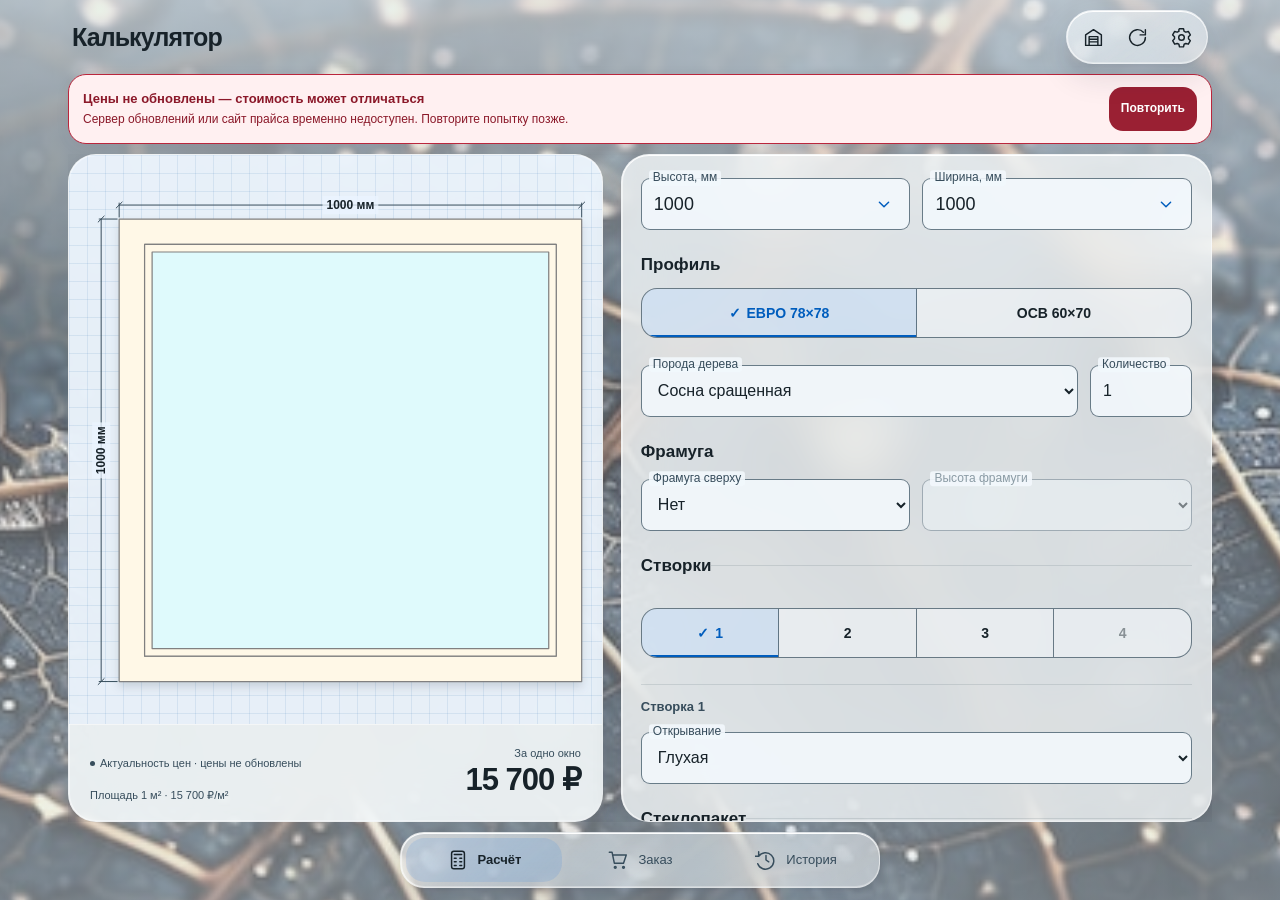
==== commit e65db6e7: "Require a fresh price check on calculator startup Gate startup and foreground resume until compatibl" ====
--- a/calculator.html
+++ b/calculator.html
@@ -15,9 +15,9 @@
 <link rel="apple-touch-icon" href="img/apple-touch-icon.png">
 <link rel="manifest" href="manifest.webmanifest">
 <link rel="stylesheet" href="css/app.css?v=46">
-<link rel="stylesheet" href="css/calculator.css?v=2">
+<link rel="stylesheet" href="css/calculator.css?v=5">
 <script src="js/theme.js?v=45"></script>
-<script src="https://telegram.org/js/telegram-web-app.js"></script>
+<script id="telegram-sdk" src="https://telegram.org/js/telegram-web-app.js" async></script>
 </head>
 <body class="calculator-page">
 <div class="scene" aria-hidden="true"><div class="scene-photo"></div><div class="scene-tint"></div></div>
@@ -32,7 +32,8 @@
 <symbol id="icon-refresh" viewBox="0 0 24 24"><path d="M21 12a9 9 0 1 1-2.3-6M21 3v6h-6"/></symbol>
 <symbol id="icon-warehouse" viewBox="0 0 24 24"><path d="m3 9 9-6 9 6v12H3ZM7 21V11h10v10M7 14h10M7 17h10"/></symbol>
 </defs></svg>
-<div class="app-shell">
+<div class="app-shell" inert aria-busy="true">
+<div class="app-top">
 <header class="appbar calculator-header">
   <div class="brand"><p class="eyebrow">СВ ОКНА</p><h1 id="title" class="brand-title">Калькулятор</h1></div>
   <div class="actions">
@@ -41,6 +42,11 @@
     <button id="settings-toggle" class="icon-btn" type="button" aria-label="Настройки" title="Настройки"><svg aria-hidden="true"><use href="#icon-settings"/></svg></button>
   </div>
 </header>
+<section id="price-alert" class="price-alert" role="alert" hidden>
+  <div><strong><span class="price-alert-full">Цены не обновлены — стоимость может отличаться</span><span class="price-alert-compact">Цены не обновлены</span></strong><p id="price-alert-reason" class="price-alert-full"></p><p id="price-alert-brief" class="price-alert-compact"></p></div>
+  <button id="price-retry" type="button">Повторить</button>
+</section>
+</div>
 <main id="main-content">
 <section id="calc" class="page" aria-label="Калькулятор">
 <div id="svc" data-montage="1">
@@ -110,8 +116,13 @@
   <div id="dimension-options" class="dimension-options" role="listbox" tabindex="0" aria-labelledby="dimension-picker-title"></div>
 </dialog>
 <div id="notice" role="status" hidden></div>
+<div id="price-gate" class="price-gate" role="status" aria-live="polite"><div class="price-gate-card">
+  <svg class="price-gate-icon" aria-hidden="true"><use href="#icon-refresh"/></svg>
+  <h2>Проверяем актуальность цен</h2><p>Загружаем прайс перед началом расчёта. Это займёт не более 12 секунд.</p>
+  <p id="price-cache-note" class="field-help">При отсутствии связи будет доступен встроенный прайс.</p>
+</div></div>
 <script src="js/calculator/prices.js"></script>
-<script src="js/calculator/price-data.js"></script>
+<script src="js/calculator/price-data.js?v=5"></script>
 <script src="js/calculator/colors.js"></script>
 <script src="js/calculator/engine.js"></script>
 <script src="js/calculator/ui.js"></script>
@@ -119,10 +130,13 @@
 <script src="js/calculator/brand-assets.js"></script>
 <script src="js/calculator/messenger-assets.js"></script>
 <script src="js/calculator/proposal-drawing.js"></script>
-<script src="js/calculator/vendor/html2canvas.min.js"></script>
-<script src="js/calculator/export-png.js?v=2"></script>
-<script src="js/calculator/browser-adapter.js?v=2"></script>
-<script src="js/calculator/app.js"></script>
+<script src="js/calculator/messenger-png-assets.js?v=3"></script>
+<script src="js/calculator/proposal-canvas.js?v=3"></script>
+<script src="js/calculator/export-png.js?v=4"></script>
+<script src="js/calculator/price-gate.js?v=5"></script>
+<script src="js/calculator/browser-adapter.js?v=5"></script>
+<script src="js/calculator/app.js?v=5"></script>
+<script src="js/calculator/offline-shell.js?v=5"></script>
 </body>
 </html>
 
--- a/css/calculator.css
+++ b/css/calculator.css
@@ -1704,3 +1704,33 @@
 .png-result-help {
   margin:0 1px 18px;
 }
+
+.app-top { min-width:0; display:grid; gap:10px; }
+.price-alert {
+  display:grid; grid-template-columns:minmax(0,1fr) auto; align-items:center; gap:12px;
+  padding:12px 14px; border:1px solid #ba263c; border-radius:18px;
+  background:#fff0f1; color:#8b1829; box-shadow:0 3px 15px #5212220d;
+}
+.price-alert strong { display:block; font-size:13px; line-height:1.35; }
+.price-alert p { margin:4px 0 0; font-size:12px; line-height:1.4; }
+.price-alert-compact { display:none; }
+.price-alert button { background:#9a2033; color:#fff; min-height:44px; padding:9px 12px; font-size:12px; }
+:root[data-scheme=dark] .price-alert { background:#451e29; color:#ffe1e6; border-color:#d37689; }
+.price-gate { position:fixed; inset:0; z-index:1000; display:grid; place-items:center; padding:24px;
+  background:var(--content); -webkit-backdrop-filter:blur(28px); backdrop-filter:blur(28px); }
+.price-gate-card { width:100%; max-width:390px; text-align:center; }
+.price-gate-card h2 { margin:18px 0 10px; font-size:24px; line-height:1.2; }
+.price-gate-card p { font-size:15px; line-height:1.5; }
+.price-gate-card .field-help { font-size:12px; margin-top:22px; }
+.price-gate-icon { width:36px; height:36px; color:var(--accent); animation:spin 1.2s linear infinite; }
+@media(max-width:599px) {
+  :root[data-price-state=fallback] { --visual-height:clamp(150px,26vh,215px); }
+  .price-alert { gap:8px; padding:10px 11px; }
+}
+:root[data-price-state=fallback][data-keyboard] .bottom-nav { display:none; }
+:root[data-price-state=fallback][data-keyboard] .app-shell { grid-template-rows:auto minmax(0,1fr); }
+:root[data-price-state=fallback][data-keyboard] { --visual-height:112px; }
+:root[data-price-state=fallback][data-keyboard] .price-alert { padding-block:7px; }
+:root[data-keyboard] .price-alert-full { display:none; }
+:root[data-keyboard] .price-alert-compact { display:block; }
+@media(prefers-reduced-motion:reduce) { .price-gate-icon { animation:none; } }
